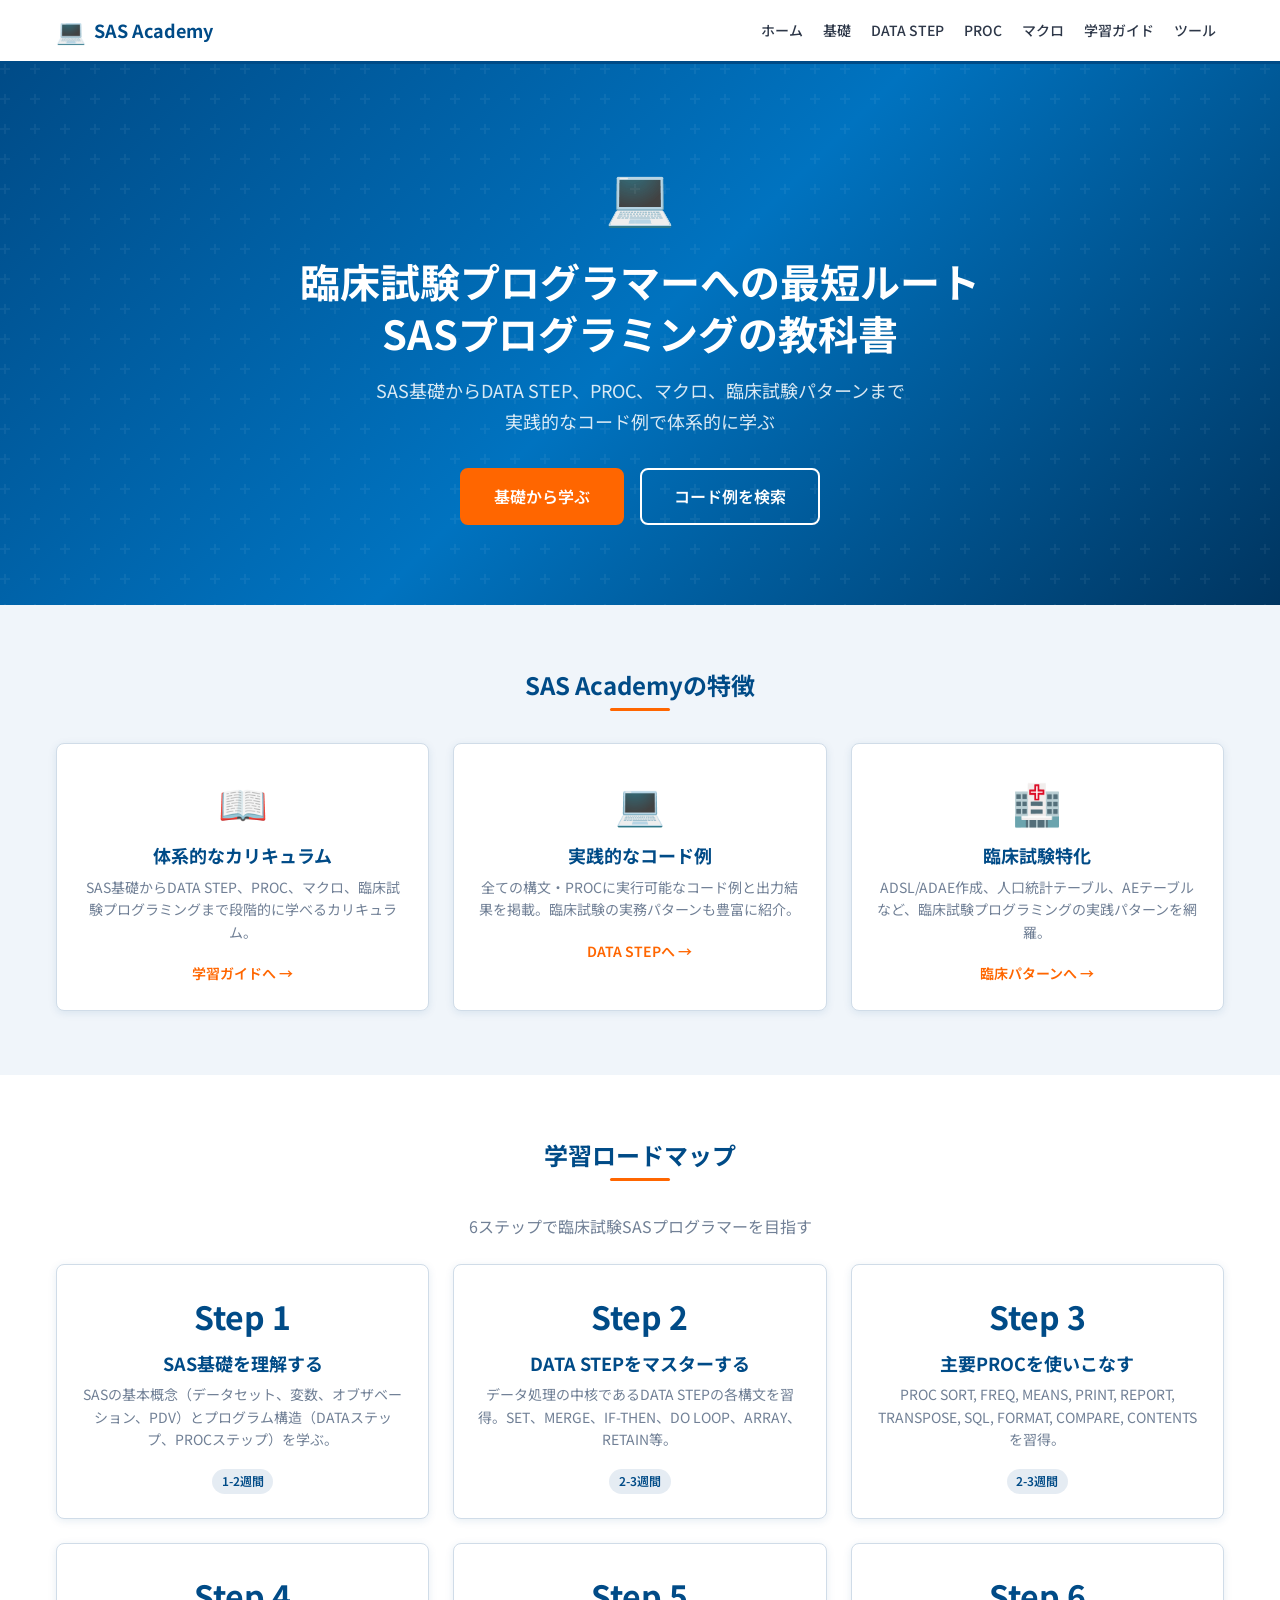
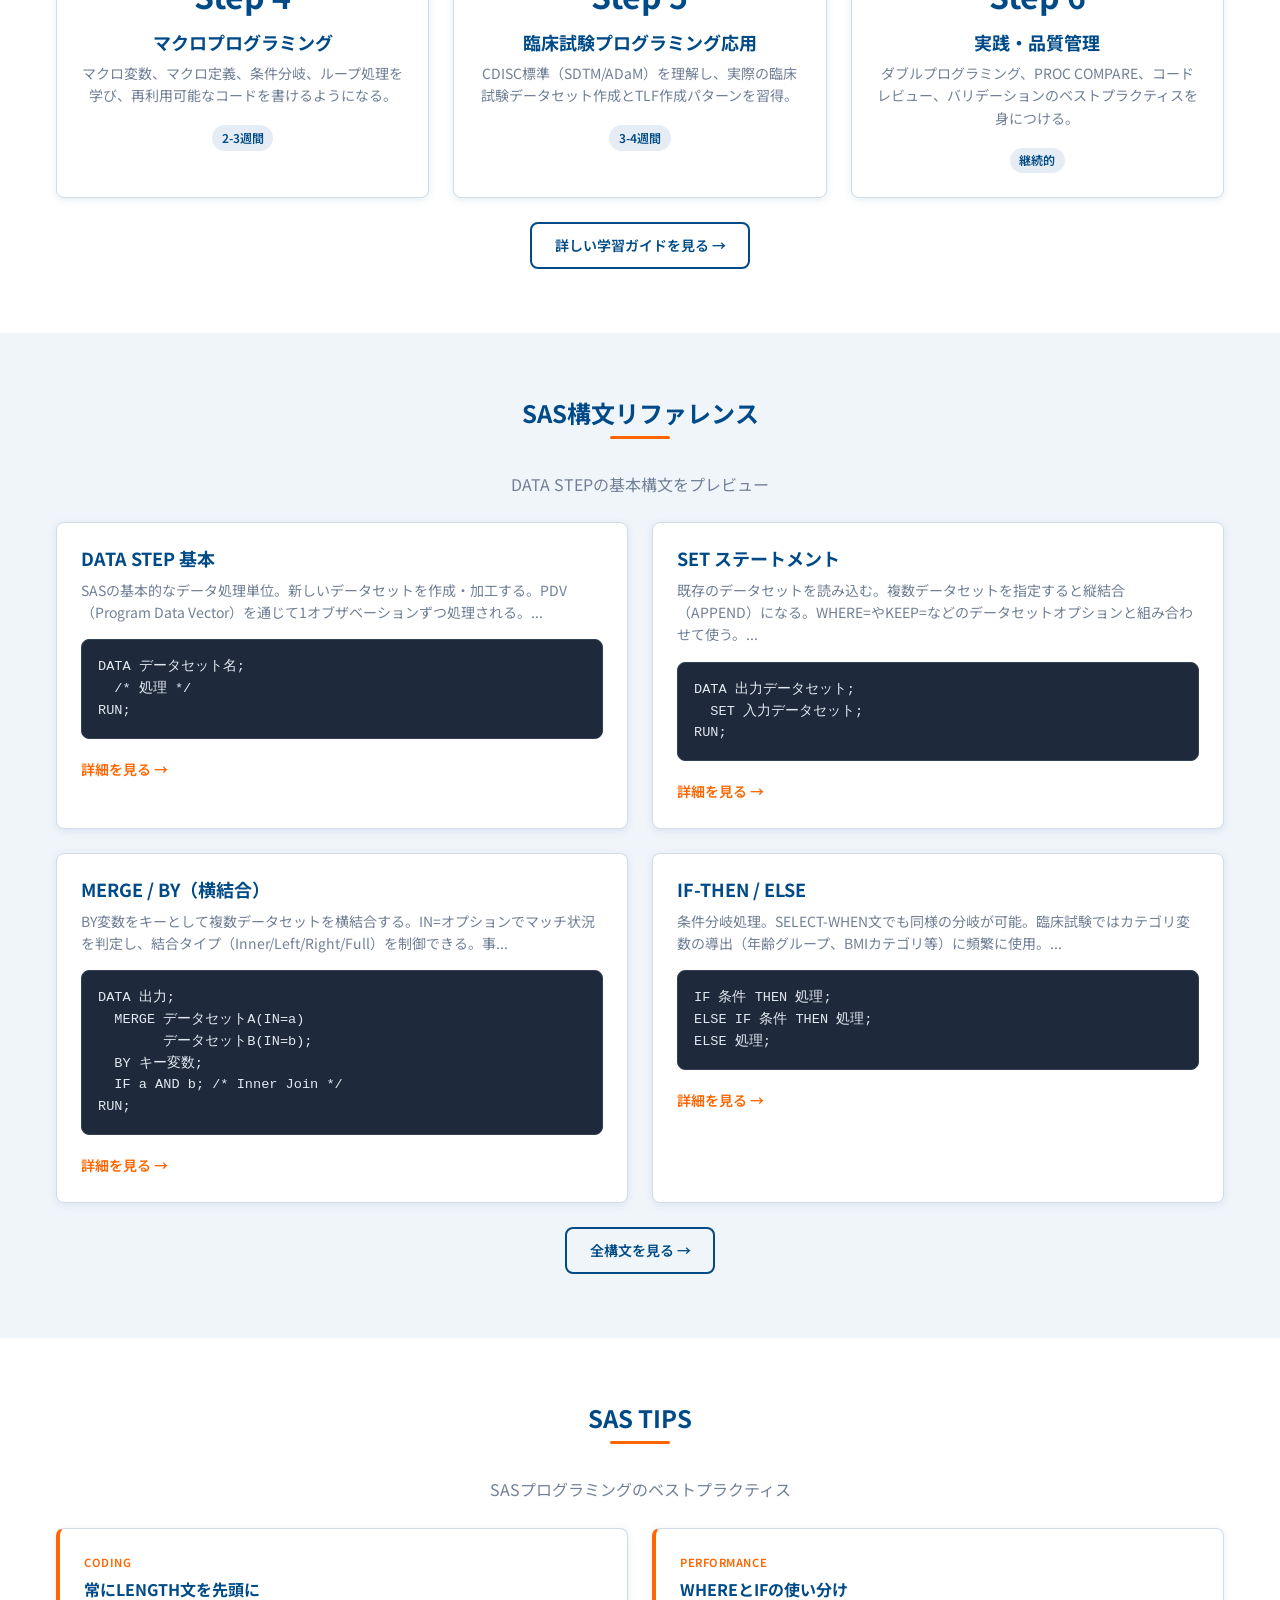
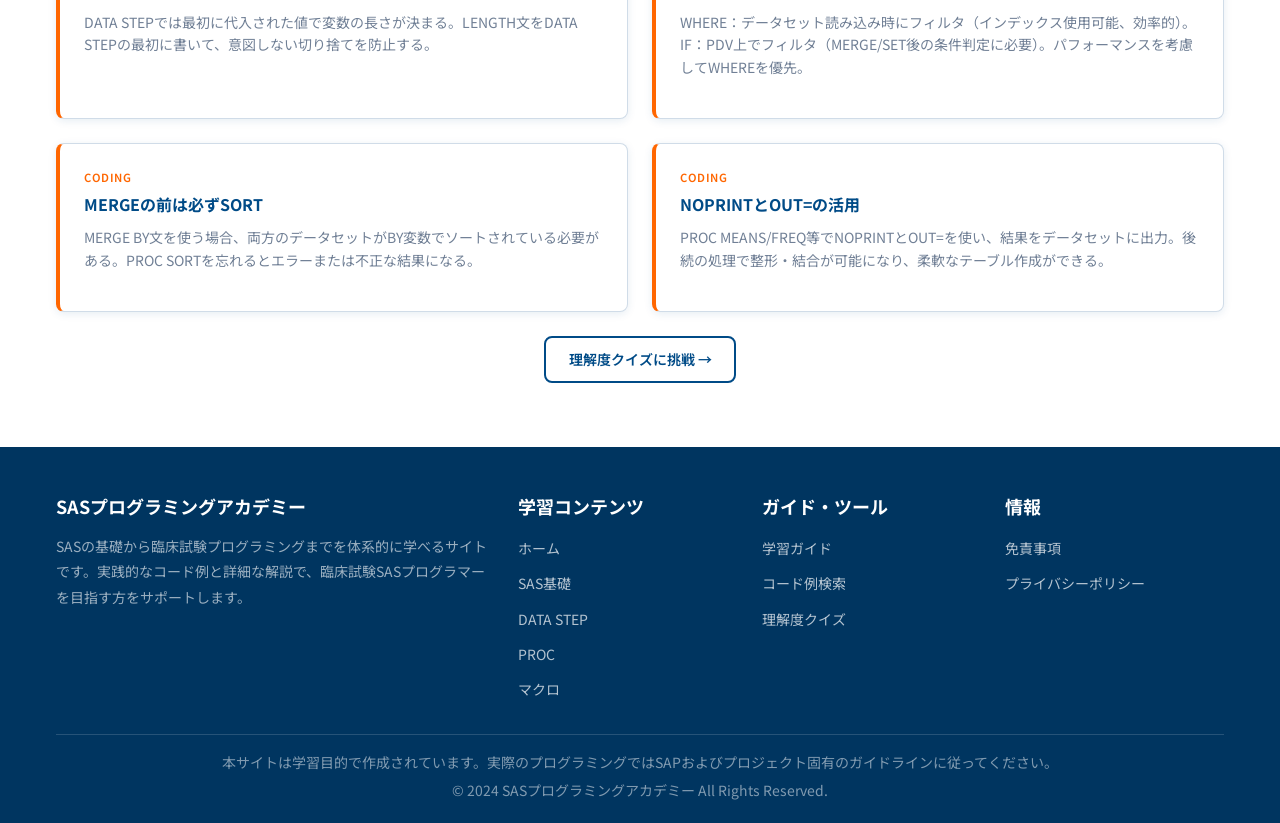
==== index.html @ 9e6a19ff "SASプログラミングアカデミー - 初期構築 SAS基礎から臨床試験プログラミングまでを体系的に学べる学習サイト。 DATA STEP構文12種、PROC 10種、マクロ8トピック、臨床パターン8種、" ====
<!DOCTYPE html>
<html lang="ja">
<head>
  <meta charset="UTF-8">
  <meta name="viewport" content="width=device-width, initial-scale=1.0">
  <meta name="description" content="SASプログラミングアカデミー - 臨床試験プログラマーへの最短ルート。SASの基礎からDATA STEP、PROC、マクロ、臨床試験プログラミングまで体系的に学ぶ。">
  <title>SASプログラミングアカデミー | 臨床試験プログラマーへの最短ルート</title>

  <!-- Google Fonts -->
  <link rel="preconnect" href="https://fonts.googleapis.com">
  <link rel="preconnect" href="https://fonts.gstatic.com" crossorigin>
  <link href="https://fonts.googleapis.com/css2?family=Noto+Sans+JP:wght@400;500;700&display=swap" rel="stylesheet">

  <!-- CSS -->
  <link rel="stylesheet" href="css/style.css">
</head>
<body>

  <!-- ========== ヘッダー ========== -->
  <header class="site-header">
    <div class="container header-inner">
      <a href="index.html" class="site-logo">
        <span class="logo-icon">&#x1F4BB;</span>
        <span>SAS Academy</span>
      </a>

      <!-- デスクトップナビ -->
      <nav class="nav-menu" aria-label="メインナビゲーション">
        <a href="index.html">ホーム</a>
        <a href="basics/index.html">基礎</a>
        <a href="datastep/index.html">DATA STEP</a>
        <a href="procs/index.html">PROC</a>
        <a href="macro/index.html">マクロ</a>
        <a href="guide/index.html">学習ガイド</a>
        <div class="nav-dropdown" id="nav-dropdown-tools">
          <span class="nav-dropdown-toggle nav-menu-link">ツール</span>
          <div class="nav-dropdown-menu">
            <a href="tools/search.html">コード例検索</a>
            <a href="tools/quiz.html">理解度クイズ</a>
          </div>
        </div>
      </nav>

      <!-- ハンバーガー -->
      <button class="hamburger" id="hamburger" aria-label="メニューを開く" aria-expanded="false">
        <span></span>
        <span></span>
        <span></span>
      </button>
    </div>

    <!-- モバイルメニュー -->
    <nav class="mobile-menu" id="mobile-menu" aria-label="モバイルナビゲーション">
      <a href="index.html">ホーム</a>
      <a href="basics/index.html">基礎</a>
      <a href="datastep/index.html">DATA STEP</a>
      <a href="procs/index.html">PROC</a>
      <a href="macro/index.html">マクロ</a>
      <a href="guide/index.html">学習ガイド</a>
      <span class="mobile-submenu-label">ツール</span>
      <div class="mobile-submenu">
        <a href="tools/search.html">コード例検索</a>
        <a href="tools/quiz.html">理解度クイズ</a>
      </div>
    </nav>
  </header>

  <!-- ========== メインコンテンツ ========== -->
  <main>

    <!-- ===== ヒーローセクション ===== -->
    <section class="hero">
      <div class="container">
        <span class="hero-icon" aria-hidden="true">&#x1F4BB;</span>
        <h1>臨床試験プログラマーへの最短ルート<br>SASプログラミングの教科書</h1>
        <p class="hero-subtitle">SAS基礎からDATA STEP、PROC、マクロ、臨床試験パターンまで<br>実践的なコード例で体系的に学ぶ</p>
        <div class="hero-buttons">
          <a href="basics/index.html" class="btn btn-primary btn-lg">基礎から学ぶ</a>
          <a href="tools/search.html" class="btn btn-secondary btn-lg">コード例を検索</a>
        </div>
      </div>
    </section>

    <!-- ===== 特徴カード（3カラム） ===== -->
    <section class="section fade-in">
      <div class="container">
        <h2 class="section-title">SAS Academyの特徴</h2>
        <div class="grid grid-3">

          <div class="card text-center">
            <div class="card-icon">&#x1F4D6;</div>
            <h3 class="card-title">体系的なカリキュラム</h3>
            <p class="card-text">SAS基礎からDATA STEP、PROC、マクロ、臨床試験プログラミングまで段階的に学べるカリキュラム。</p>
            <a href="guide/index.html" class="card-link">学習ガイドへ &rarr;</a>
          </div>

          <div class="card text-center">
            <div class="card-icon">&#x1F4BB;</div>
            <h3 class="card-title">実践的なコード例</h3>
            <p class="card-text">全ての構文・PROCに実行可能なコード例と出力結果を掲載。臨床試験の実務パターンも豊富に紹介。</p>
            <a href="datastep/index.html" class="card-link">DATA STEPへ &rarr;</a>
          </div>

          <div class="card text-center">
            <div class="card-icon">&#x1F3E5;</div>
            <h3 class="card-title">臨床試験特化</h3>
            <p class="card-text">ADSL/ADAE作成、人口統計テーブル、AEテーブルなど、臨床試験プログラミングの実践パターンを網羅。</p>
            <a href="guide/index.html#clinical" class="card-link">臨床パターンへ &rarr;</a>
          </div>

        </div>
      </div>
    </section>

    <!-- ===== 学習ロードマップ プレビュー ===== -->
    <section class="section fade-in" id="roadmap" style="background-color: var(--color-white);">
      <div class="container">
        <h2 class="section-title">学習ロードマップ</h2>
        <p class="text-center text-light mb-4">6ステップで臨床試験SASプログラマーを目指す</p>

        <div class="grid grid-3" id="roadmap-preview">
          <!-- JS で動的生成 -->
        </div>

        <div class="text-center mt-4">
          <a href="guide/index.html" class="btn btn-outline">詳しい学習ガイドを見る &rarr;</a>
        </div>
      </div>
    </section>

    <!-- ===== 構文プレビュー ===== -->
    <section class="section fade-in" id="syntax-preview">
      <div class="container">
        <h2 class="section-title">SAS構文リファレンス</h2>
        <p class="text-center text-light mb-4">DATA STEPの基本構文をプレビュー</p>

        <div class="grid grid-2" id="syntax-cards">
          <!-- JS で動的生成 -->
        </div>

        <div class="text-center mt-4">
          <a href="datastep/index.html" class="btn btn-outline">全構文を見る &rarr;</a>
        </div>
      </div>
    </section>

    <!-- ===== TIPS プレビュー ===== -->
    <section class="section fade-in" id="tips" style="background-color: var(--color-white);">
      <div class="container">
        <h2 class="section-title">SAS TIPS</h2>
        <p class="text-center text-light mb-4">SASプログラミングのベストプラクティス</p>

        <div class="grid grid-2" id="tips-cards">
          <!-- JS で動的生成 -->
        </div>

        <div class="text-center mt-4">
          <a href="tools/quiz.html" class="btn btn-outline">理解度クイズに挑戦 &rarr;</a>
        </div>
      </div>
    </section>

  </main>

  <!-- ========== フッター ========== -->
  <footer class="site-footer">
    <div class="container">
      <div class="footer-grid">

        <div class="footer-section">
          <h4>SASプログラミングアカデミー</h4>
          <p class="text-sm" style="color: rgba(255,255,255,0.6); line-height: 1.8;">
            SASの基礎から臨床試験プログラミングまでを体系的に学べるサイトです。実践的なコード例と詳細な解説で、臨床試験SASプログラマーを目指す方をサポートします。
          </p>
        </div>

        <div class="footer-section">
          <h4>学習コンテンツ</h4>
          <ul>
            <li><a href="index.html">ホーム</a></li>
            <li><a href="basics/index.html">SAS基礎</a></li>
            <li><a href="datastep/index.html">DATA STEP</a></li>
            <li><a href="procs/index.html">PROC</a></li>
            <li><a href="macro/index.html">マクロ</a></li>
          </ul>
        </div>

        <div class="footer-section">
          <h4>ガイド・ツール</h4>
          <ul>
            <li><a href="guide/index.html">学習ガイド</a></li>
            <li><a href="tools/search.html">コード例検索</a></li>
            <li><a href="tools/quiz.html">理解度クイズ</a></li>
          </ul>
        </div>

        <div class="footer-section">
          <h4>情報</h4>
          <ul>
            <li><a href="#">免責事項</a></li>
            <li><a href="#">プライバシーポリシー</a></li>
          </ul>
        </div>

      </div>

      <div class="footer-bottom">
        <p>本サイトは学習目的で作成されています。実際のプログラミングではSAPおよびプロジェクト固有のガイドラインに従ってください。</p>
        <p>&copy; 2024 SASプログラミングアカデミー All Rights Reserved.</p>
      </div>
    </div>
  </footer>

  <!-- JS -->
  <script src="js/data.js"></script>
  <script src="js/main.js"></script>
</body>
</html>
---- css/style.css ----
/* ============================================
   SASプログラミングアカデミー - 共通CSS
   ============================================ */

/* --- CSS変数定義 --- */
:root {
  /* カラーパレット */
  --color-primary: #004b87;
  --color-primary-light: #0073c0;
  --color-primary-dark: #003560;
  --color-accent: #ff6600;
  --color-accent-light: #ff8533;
  --color-accent-dark: #cc5200;
  --color-success: #38a169;
  --color-warning: #e53e3e;
  --color-bg: #f0f5fa;
  --color-text: #2d3748;
  --color-text-light: #718096;
  --color-white: #ffffff;
  --color-border: #d0dce8;

  /* カテゴリカラー */
  --cat-datastep: #004b87;
  --cat-proc: #0073c0;
  --cat-macro: #6b46c1;
  --cat-clinical: #e53e3e;
  --cat-data: #3182ce;
  --cat-statistics: #38a169;
  --cat-report: #d69e2e;

  /* タイポグラフィ */
  --font-family: "Noto Sans JP", sans-serif;
  --font-mono: "SFMono-Regular", "Consolas", "Liberation Mono", "Menlo", monospace;
  --font-size-base: 16px;
  --font-size-sm: 0.875rem;
  --font-size-lg: 1.125rem;
  --font-size-xl: 1.25rem;
  --font-size-2xl: 1.5rem;
  --font-size-3xl: 2rem;
  --font-size-4xl: 2.5rem;
  --line-height-base: 1.7;
  --line-height-heading: 1.3;

  /* スペーシング */
  --spacing-1: 0.25rem;
  --spacing-2: 0.5rem;
  --spacing-3: 1rem;
  --spacing-4: 1.5rem;
  --spacing-5: 2rem;
  --spacing-6: 3rem;
  --spacing-8: 4rem;

  /* レイアウト */
  --max-width: 1200px;
  --border-radius: 8px;
  --card-shadow: 0 2px 8px rgba(0, 75, 135, 0.1);
  --card-shadow-hover: 0 4px 16px rgba(0, 75, 135, 0.18);

  /* トランジション */
  --transition-base: 0.3s ease;

  /* ヘッダー高さ */
  --header-height: 64px;
}

/* --- リセットCSS --- */
*,
*::before,
*::after {
  box-sizing: border-box;
  margin: 0;
  padding: 0;
}

html {
  font-size: var(--font-size-base);
  scroll-behavior: smooth;
  -webkit-text-size-adjust: 100%;
}

body {
  font-family: var(--font-family);
  font-size: 1rem;
  line-height: var(--line-height-base);
  color: var(--color-text);
  background-color: var(--color-bg);
  min-height: 100vh;
  display: flex;
  flex-direction: column;
  -webkit-font-smoothing: antialiased;
  -moz-osx-font-smoothing: grayscale;
}

ul,
ol {
  list-style: none;
}

a {
  color: var(--color-primary);
  text-decoration: none;
  transition: color var(--transition-base);
}

a:hover {
  color: var(--color-accent);
}

img {
  max-width: 100%;
  height: auto;
  display: block;
}

button {
  font-family: inherit;
  cursor: pointer;
  border: none;
  background: none;
}

table {
  border-collapse: collapse;
  width: 100%;
}

/* --- タイポグラフィ --- */
h1,
h2,
h3,
h4 {
  line-height: var(--line-height-heading);
  font-weight: 700;
  color: var(--color-primary);
}

h1 {
  font-size: var(--font-size-3xl);
  margin-bottom: var(--spacing-4);
}

h2 {
  font-size: var(--font-size-2xl);
  margin-bottom: var(--spacing-3);
}

h3 {
  font-size: var(--font-size-xl);
  margin-bottom: var(--spacing-2);
}

h4 {
  font-size: var(--font-size-lg);
  margin-bottom: var(--spacing-2);
}

p {
  margin-bottom: var(--spacing-3);
  color: var(--color-text);
}

/* --- レイアウト --- */
.container {
  width: 100%;
  max-width: var(--max-width);
  margin: 0 auto;
  padding: 0 var(--spacing-3);
}

.grid {
  display: grid;
  gap: var(--spacing-4);
}

.grid-2 {
  grid-template-columns: 1fr;
}

.grid-3 {
  grid-template-columns: 1fr;
}

.grid-4 {
  grid-template-columns: 1fr;
}

.flex {
  display: flex;
}

.flex-center {
  display: flex;
  align-items: center;
  justify-content: center;
}

.flex-between {
  display: flex;
  align-items: center;
  justify-content: space-between;
}

.flex-wrap {
  flex-wrap: wrap;
}

.text-center {
  text-align: center;
}

.text-sm {
  font-size: var(--font-size-sm);
}

.text-light {
  color: var(--color-text-light);
}

.mb-2 { margin-bottom: var(--spacing-2); }
.mb-3 { margin-bottom: var(--spacing-3); }
.mb-4 { margin-bottom: var(--spacing-4); }
.mt-3 { margin-top: var(--spacing-3); }
.mt-4 { margin-top: var(--spacing-4); }

main {
  flex: 1;
}

/* --- ヘッダー --- */
.site-header {
  background: var(--color-white);
  border-bottom: 3px solid var(--color-primary);
  position: sticky;
  top: 0;
  z-index: 1000;
  height: var(--header-height);
  display: flex;
  flex-direction: column;
  justify-content: center;
}

.header-inner {
  display: flex;
  align-items: center;
  justify-content: space-between;
  height: var(--header-height);
}

.site-logo {
  display: flex;
  align-items: center;
  gap: var(--spacing-2);
  font-weight: 700;
  font-size: var(--font-size-lg);
  color: var(--color-primary);
  text-decoration: none;
  white-space: nowrap;
}

.site-logo:hover {
  color: var(--color-primary-light);
}

.logo-icon {
  font-size: 1.5rem;
}

/* --- デスクトップナビ --- */
.nav-menu {
  display: none;
  align-items: center;
  gap: var(--spacing-1);
}

.nav-menu a,
.nav-menu-link {
  display: inline-block;
  padding: var(--spacing-2) var(--spacing-2);
  color: var(--color-text);
  font-size: var(--font-size-sm);
  font-weight: 500;
  border-radius: var(--border-radius);
  transition: all var(--transition-base);
  cursor: pointer;
  white-space: nowrap;
}

.nav-menu a:hover,
.nav-menu-link:hover {
  color: var(--color-primary);
  background-color: var(--color-bg);
}

/* --- ドロップダウン --- */
.nav-dropdown {
  position: relative;
}

.nav-dropdown-menu {
  display: none;
  position: absolute;
  top: 100%;
  left: 0;
  background: var(--color-white);
  border: 1px solid var(--color-border);
  border-radius: var(--border-radius);
  box-shadow: var(--card-shadow);
  min-width: 160px;
  z-index: 1001;
  padding: var(--spacing-1) 0;
}

.nav-dropdown.active .nav-dropdown-menu {
  display: block;
}

.nav-dropdown-menu a {
  display: block;
  padding: var(--spacing-2) var(--spacing-3);
  color: var(--color-text);
  font-size: var(--font-size-sm);
}

.nav-dropdown-menu a:hover {
  background-color: var(--color-bg);
  color: var(--color-primary);
}

/* --- ハンバーガー --- */
.hamburger {
  display: flex;
  flex-direction: column;
  justify-content: center;
  gap: 5px;
  width: 36px;
  height: 36px;
  padding: 6px;
}

.hamburger span {
  display: block;
  width: 100%;
  height: 2px;
  background: var(--color-primary);
  border-radius: 2px;
  transition: all var(--transition-base);
}

.hamburger.active span:nth-child(1) {
  transform: rotate(45deg) translate(5px, 5px);
}

.hamburger.active span:nth-child(2) {
  opacity: 0;
}

.hamburger.active span:nth-child(3) {
  transform: rotate(-45deg) translate(5px, -5px);
}

/* --- モバイルメニュー --- */
.mobile-menu {
  display: none;
  flex-direction: column;
  background: var(--color-white);
  border-top: 1px solid var(--color-border);
  padding: var(--spacing-3);
  position: absolute;
  top: var(--header-height);
  left: 0;
  right: 0;
  box-shadow: var(--card-shadow);
  z-index: 999;
}

.mobile-menu.active {
  display: flex;
}

.mobile-menu a {
  display: block;
  padding: var(--spacing-2) var(--spacing-3);
  color: var(--color-text);
  font-weight: 500;
  border-radius: var(--border-radius);
}

.mobile-menu a:hover {
  background-color: var(--color-bg);
  color: var(--color-primary);
}

.mobile-submenu-label {
  display: block;
  padding: var(--spacing-2) var(--spacing-3);
  color: var(--color-text-light);
  font-size: var(--font-size-sm);
  font-weight: 700;
  text-transform: uppercase;
  letter-spacing: 0.05em;
}

.mobile-submenu a {
  padding-left: var(--spacing-5);
}

/* --- セクション --- */
.section {
  padding: var(--spacing-8) 0;
}

.section-title {
  text-align: center;
  font-size: var(--font-size-2xl);
  color: var(--color-primary);
  margin-bottom: var(--spacing-5);
  position: relative;
}

.section-title::after {
  content: "";
  display: block;
  width: 60px;
  height: 3px;
  background: var(--color-accent);
  margin: var(--spacing-2) auto 0;
  border-radius: 2px;
}

/* --- ヒーロー --- */
.hero {
  background: linear-gradient(135deg, var(--color-primary) 0%, var(--color-primary-light) 50%, var(--color-primary-dark) 100%);
  color: var(--color-white);
  text-align: center;
  padding: var(--spacing-8) 0;
  position: relative;
  overflow: hidden;
}

.hero::before {
  content: "";
  position: absolute;
  top: 0;
  left: 0;
  right: 0;
  bottom: 0;
  background: url("data:image/svg+xml,%3Csvg width='60' height='60' viewBox='0 0 60 60' xmlns='http://www.w3.org/2000/svg'%3E%3Cg fill='none' fill-rule='evenodd'%3E%3Cg fill='%23ffffff' fill-opacity='0.05'%3E%3Cpath d='M36 34v-4h-2v4h-4v2h4v4h2v-4h4v-2h-4zm0-30V0h-2v4h-4v2h4v4h2V6h4V4h-4zM6 34v-4H4v4H0v2h4v4h2v-4h4v-2H6zM6 4V0H4v4H0v2h4v4h2V6h4V4H6z'/%3E%3C/g%3E%3C/g%3E%3C/svg%3E");
  pointer-events: none;
}

.hero h1 {
  color: var(--color-white);
  font-size: var(--font-size-3xl);
  margin-bottom: var(--spacing-3);
  position: relative;
}

.hero-icon {
  font-size: 3.5rem;
  display: block;
  margin-bottom: var(--spacing-3);
}

.hero-subtitle {
  color: rgba(255, 255, 255, 0.85);
  font-size: var(--font-size-lg);
  margin-bottom: var(--spacing-5);
  position: relative;
}

.hero-buttons {
  display: flex;
  flex-wrap: wrap;
  gap: var(--spacing-3);
  justify-content: center;
  position: relative;
}

/* --- ボタン --- */
.btn {
  display: inline-block;
  padding: 0.6rem 1.4rem;
  border-radius: var(--border-radius);
  font-weight: 600;
  font-size: var(--font-size-sm);
  text-align: center;
  transition: all var(--transition-base);
  cursor: pointer;
  border: 2px solid transparent;
  text-decoration: none;
}

.btn-primary {
  background: var(--color-accent);
  color: var(--color-white);
  border-color: var(--color-accent);
}

.btn-primary:hover {
  background: var(--color-accent-dark);
  border-color: var(--color-accent-dark);
  color: var(--color-white);
}

.btn-secondary {
  background: transparent;
  color: var(--color-white);
  border-color: var(--color-white);
}

.btn-secondary:hover {
  background: var(--color-white);
  color: var(--color-primary);
}

.btn-outline {
  background: transparent;
  color: var(--color-primary);
  border-color: var(--color-primary);
}

.btn-outline:hover {
  background: var(--color-primary);
  color: var(--color-white);
}

.btn-lg {
  padding: 0.8rem 2rem;
  font-size: 1rem;
}

.btn-sm {
  padding: 0.4rem 1rem;
  font-size: var(--font-size-sm);
}

/* --- カード --- */
.card {
  background: var(--color-white);
  border-radius: var(--border-radius);
  padding: var(--spacing-4);
  box-shadow: var(--card-shadow);
  transition: all var(--transition-base);
  border: 1px solid var(--color-border);
}

.card:hover {
  box-shadow: var(--card-shadow-hover);
  transform: translateY(-2px);
}

.card-icon {
  font-size: 2.5rem;
  margin-bottom: var(--spacing-2);
}

.card-title {
  font-size: var(--font-size-lg);
  font-weight: 700;
  color: var(--color-primary);
  margin-bottom: var(--spacing-2);
}

.card-text {
  font-size: var(--font-size-sm);
  color: var(--color-text-light);
  margin-bottom: var(--spacing-3);
  line-height: 1.6;
}

.card-link {
  display: inline-block;
  color: var(--color-accent);
  font-weight: 600;
  font-size: var(--font-size-sm);
}

.card-link:hover {
  color: var(--color-accent-dark);
}

/* --- バッジ --- */
.badge {
  display: inline-block;
  padding: 0.15rem 0.6rem;
  border-radius: 20px;
  font-size: 0.75rem;
  font-weight: 600;
  white-space: nowrap;
}

.badge-datastep {
  background: rgba(0, 75, 135, 0.1);
  color: var(--cat-datastep);
}

.badge-proc {
  background: rgba(0, 115, 192, 0.1);
  color: var(--cat-proc);
}

.badge-macro {
  background: rgba(107, 70, 193, 0.1);
  color: var(--cat-macro);
}

.badge-clinical {
  background: rgba(229, 62, 62, 0.1);
  color: var(--cat-clinical);
}

.badge-data {
  background: rgba(49, 130, 206, 0.1);
  color: var(--cat-data);
}

.badge-statistics {
  background: rgba(56, 161, 105, 0.1);
  color: var(--cat-statistics);
}

.badge-report {
  background: rgba(214, 158, 46, 0.1);
  color: var(--cat-report);
}

/* --- テーブル --- */
.data-table {
  width: 100%;
  border-collapse: collapse;
  font-size: var(--font-size-sm);
}

.data-table thead {
  background: var(--color-primary);
  color: var(--color-white);
}

.data-table thead th {
  padding: var(--spacing-2) var(--spacing-3);
  text-align: left;
  font-weight: 600;
  white-space: nowrap;
}

.data-table tbody td {
  padding: var(--spacing-2) var(--spacing-3);
  border-bottom: 1px solid var(--color-border);
}

.data-table tbody tr:hover {
  background-color: rgba(0, 75, 135, 0.04);
}

.table-wrapper {
  overflow-x: auto;
  border-radius: var(--border-radius);
  border: 1px solid var(--color-border);
}

/* --- SASコードブロック（シンタックスハイライト） --- */
.code-block {
  background: #1e293b;
  color: #e2e8f0;
  border-radius: var(--border-radius);
  padding: var(--spacing-3);
  overflow-x: auto;
  font-family: var(--font-mono);
  font-size: 0.85rem;
  line-height: 1.6;
  margin-bottom: var(--spacing-3);
  position: relative;
  border: 1px solid #334155;
}

.code-block-header {
  display: flex;
  align-items: center;
  justify-content: space-between;
  background: #334155;
  padding: var(--spacing-1) var(--spacing-3);
  border-radius: var(--border-radius) var(--border-radius) 0 0;
  margin: calc(-1 * var(--spacing-3));
  margin-bottom: var(--spacing-2);
  font-size: 0.75rem;
  color: #94a3b8;
}

.code-block-header .lang-label {
  font-weight: 600;
  color: var(--color-accent);
  text-transform: uppercase;
}

.code-block pre {
  margin: 0;
  white-space: pre;
  font-family: inherit;
}

/* シンタックスハイライト色定義 */
.sas-keyword {
  color: #60a5fa;
  font-weight: 600;
}

.sas-proc {
  color: #c084fc;
  font-weight: 600;
}

.sas-string {
  color: #86efac;
}

.sas-comment {
  color: #6b7280;
  font-style: italic;
}

.sas-number {
  color: #fbbf24;
}

.sas-macro {
  color: #f472b6;
  font-weight: 600;
}

.sas-function {
  color: #22d3ee;
}

.sas-option {
  color: #fb923c;
}

.sas-format {
  color: #a78bfa;
}

/* --- 出力ブロック --- */
.output-block {
  background: var(--color-white);
  border: 2px solid var(--color-border);
  border-left: 4px solid var(--color-accent);
  border-radius: var(--border-radius);
  padding: var(--spacing-3);
  font-family: var(--font-mono);
  font-size: 0.82rem;
  line-height: 1.5;
  overflow-x: auto;
  margin-bottom: var(--spacing-3);
  color: var(--color-text);
}

.output-block pre {
  margin: 0;
  white-space: pre;
  font-family: inherit;
}

.output-label {
  display: inline-block;
  background: var(--color-accent);
  color: var(--color-white);
  font-size: 0.7rem;
  font-weight: 700;
  padding: 0.1rem 0.5rem;
  border-radius: 3px;
  margin-bottom: var(--spacing-2);
  font-family: var(--font-family);
  text-transform: uppercase;
}

/* --- TIPS カード --- */
.tip-card {
  border-left: 4px solid var(--color-accent);
  background: var(--color-white);
}

.tip-card .tip-title {
  font-weight: 700;
  color: var(--color-primary);
  margin-bottom: var(--spacing-2);
}

.tip-card .tip-category {
  font-size: 0.7rem;
  font-weight: 600;
  text-transform: uppercase;
  color: var(--color-accent);
  letter-spacing: 0.05em;
  margin-bottom: var(--spacing-1);
}

/* --- 検索バー --- */
.search-bar {
  display: flex;
  gap: var(--spacing-2);
  margin-bottom: var(--spacing-4);
}

.search-input {
  flex: 1;
  padding: 0.7rem var(--spacing-3);
  border: 2px solid var(--color-border);
  border-radius: var(--border-radius);
  font-family: var(--font-family);
  font-size: 1rem;
  color: var(--color-text);
  background: var(--color-white);
  transition: border-color var(--transition-base);
}

.search-input:focus {
  outline: none;
  border-color: var(--color-primary);
  box-shadow: 0 0 0 3px rgba(0, 75, 135, 0.1);
}

.search-input::placeholder {
  color: var(--color-text-light);
}

/* --- フィルターボタン --- */
.filter-bar {
  display: flex;
  flex-wrap: wrap;
  gap: var(--spacing-2);
  margin-bottom: var(--spacing-4);
  justify-content: center;
}

.filter-btn {
  padding: 0.4rem 1rem;
  border: 2px solid var(--color-border);
  border-radius: 20px;
  font-size: var(--font-size-sm);
  font-weight: 500;
  color: var(--color-text);
  background: var(--color-white);
  cursor: pointer;
  transition: all var(--transition-base);
}

.filter-btn:hover {
  border-color: var(--color-primary);
  color: var(--color-primary);
}

.filter-btn.active {
  background: var(--color-primary);
  border-color: var(--color-primary);
  color: var(--color-white);
}

/* --- ロードマップ（ステッパー） --- */
.roadmap {
  position: relative;
  padding-left: 40px;
}

.roadmap::before {
  content: "";
  position: absolute;
  left: 18px;
  top: 0;
  bottom: 0;
  width: 3px;
  background: var(--color-border);
  border-radius: 2px;
}

.roadmap-step {
  position: relative;
  margin-bottom: var(--spacing-5);
  padding: var(--spacing-4);
  background: var(--color-white);
  border-radius: var(--border-radius);
  box-shadow: var(--card-shadow);
  border: 1px solid var(--color-border);
}

.roadmap-step:last-child {
  margin-bottom: 0;
}

.roadmap-number {
  position: absolute;
  left: -40px;
  top: var(--spacing-4);
  width: 36px;
  height: 36px;
  background: var(--color-primary);
  color: var(--color-white);
  border-radius: 50%;
  display: flex;
  align-items: center;
  justify-content: center;
  font-weight: 700;
  font-size: var(--font-size-sm);
  border: 3px solid var(--color-white);
  box-shadow: 0 0 0 2px var(--color-primary);
}

.roadmap-step h3 {
  color: var(--color-primary);
  margin-bottom: var(--spacing-2);
}

.roadmap-step .duration {
  display: inline-block;
  background: rgba(0, 75, 135, 0.08);
  color: var(--color-primary);
  padding: 0.15rem 0.6rem;
  border-radius: 12px;
  font-size: 0.75rem;
  font-weight: 600;
  margin-bottom: var(--spacing-2);
}

.roadmap-topics {
  display: flex;
  flex-wrap: wrap;
  gap: var(--spacing-1);
  margin-top: var(--spacing-2);
}

.roadmap-topics .topic-tag {
  display: inline-block;
  background: var(--color-bg);
  color: var(--color-text);
  padding: 0.15rem 0.5rem;
  border-radius: 4px;
  font-size: 0.75rem;
  border: 1px solid var(--color-border);
}

/* --- クイズ --- */
.quiz-container {
  max-width: 700px;
  margin: 0 auto;
}

.quiz-progress {
  display: flex;
  align-items: center;
  gap: var(--spacing-2);
  margin-bottom: var(--spacing-4);
}

.quiz-progress-bar {
  flex: 1;
  height: 8px;
  background: var(--color-border);
  border-radius: 4px;
  overflow: hidden;
}

.quiz-progress-fill {
  height: 100%;
  background: var(--color-primary);
  border-radius: 4px;
  transition: width 0.4s ease;
}

.quiz-progress-text {
  font-size: var(--font-size-sm);
  font-weight: 600;
  color: var(--color-text-light);
  white-space: nowrap;
}

.quiz-question {
  background: var(--color-white);
  border-radius: var(--border-radius);
  padding: var(--spacing-5);
  box-shadow: var(--card-shadow);
  border: 1px solid var(--color-border);
  margin-bottom: var(--spacing-4);
}

.quiz-question h3 {
  margin-bottom: var(--spacing-4);
  font-size: var(--font-size-lg);
  color: var(--color-text);
}

.quiz-options {
  display: flex;
  flex-direction: column;
  gap: var(--spacing-2);
}

.quiz-option {
  display: block;
  width: 100%;
  padding: var(--spacing-3);
  border: 2px solid var(--color-border);
  border-radius: var(--border-radius);
  background: var(--color-white);
  text-align: left;
  font-size: 1rem;
  color: var(--color-text);
  cursor: pointer;
  transition: all var(--transition-base);
  font-family: var(--font-family);
}

.quiz-option:hover {
  border-color: var(--color-primary);
  background: rgba(0, 75, 135, 0.03);
}

.quiz-option.correct {
  border-color: var(--color-success);
  background: rgba(56, 161, 105, 0.08);
  color: var(--color-success);
}

.quiz-option.incorrect {
  border-color: var(--color-warning);
  background: rgba(229, 62, 62, 0.08);
  color: var(--color-warning);
}

.quiz-option.disabled {
  pointer-events: none;
  opacity: 0.7;
}

.quiz-explanation {
  margin-top: var(--spacing-3);
  padding: var(--spacing-3);
  background: rgba(0, 75, 135, 0.05);
  border-radius: var(--border-radius);
  border-left: 4px solid var(--color-primary);
  font-size: var(--font-size-sm);
  display: none;
}

.quiz-explanation.show {
  display: block;
}

.quiz-nav {
  display: flex;
  justify-content: space-between;
  gap: var(--spacing-3);
}

.quiz-result {
  text-align: center;
  padding: var(--spacing-5);
}

.quiz-result .score {
  font-size: var(--font-size-4xl);
  font-weight: 700;
  color: var(--color-primary);
  margin-bottom: var(--spacing-2);
}

.quiz-result .level {
  font-size: var(--font-size-2xl);
  font-weight: 700;
  margin-bottom: var(--spacing-3);
}

.quiz-result .message {
  font-size: var(--font-size-lg);
  color: var(--color-text-light);
  margin-bottom: var(--spacing-4);
}

/* --- 詳細パネル --- */
.detail-panel {
  background: var(--color-white);
  border-radius: var(--border-radius);
  padding: var(--spacing-5);
  box-shadow: var(--card-shadow);
  border: 1px solid var(--color-border);
  margin-bottom: var(--spacing-4);
}

.detail-panel h2 {
  border-bottom: 2px solid var(--color-primary);
  padding-bottom: var(--spacing-2);
  margin-bottom: var(--spacing-4);
}

.detail-section {
  margin-bottom: var(--spacing-4);
}

.detail-section h4 {
  color: var(--color-primary-light);
  margin-bottom: var(--spacing-2);
  padding-bottom: var(--spacing-1);
  border-bottom: 1px solid var(--color-border);
}

.detail-section ul {
  list-style: disc;
  padding-left: var(--spacing-4);
}

.detail-section ul li {
  margin-bottom: var(--spacing-1);
  font-size: var(--font-size-sm);
  color: var(--color-text);
  line-height: 1.6;
}

/* --- 基礎ページ コンセプトカード --- */
.concept-card {
  background: var(--color-white);
  border-radius: var(--border-radius);
  padding: var(--spacing-4);
  box-shadow: var(--card-shadow);
  border: 1px solid var(--color-border);
  border-top: 4px solid var(--color-primary);
  margin-bottom: var(--spacing-4);
}

.concept-card h3 {
  color: var(--color-primary);
  margin-bottom: var(--spacing-3);
}

.concept-card p {
  font-size: var(--font-size-sm);
  line-height: 1.7;
}

/* --- パンくず --- */
.breadcrumb {
  display: flex;
  align-items: center;
  gap: var(--spacing-2);
  padding: var(--spacing-3) 0;
  font-size: var(--font-size-sm);
  color: var(--color-text-light);
}

.breadcrumb a {
  color: var(--color-primary);
}

.breadcrumb a:hover {
  color: var(--color-accent);
}

.breadcrumb .separator {
  color: var(--color-text-light);
}

/* --- マクロ スコープ図解 --- */
.scope-diagram {
  display: flex;
  flex-direction: column;
  gap: var(--spacing-3);
  margin-bottom: var(--spacing-4);
}

.scope-box {
  border: 2px dashed var(--color-border);
  border-radius: var(--border-radius);
  padding: var(--spacing-3);
}

.scope-box.global {
  border-color: var(--color-primary);
  background: rgba(0, 75, 135, 0.03);
}

.scope-box.local {
  border-color: var(--color-accent);
  background: rgba(255, 102, 0, 0.03);
  margin-left: var(--spacing-4);
}

.scope-label {
  display: inline-block;
  padding: 0.15rem 0.6rem;
  border-radius: 4px;
  font-size: 0.75rem;
  font-weight: 700;
  margin-bottom: var(--spacing-2);
}

.scope-label.global {
  background: var(--color-primary);
  color: var(--color-white);
}

.scope-label.local {
  background: var(--color-accent);
  color: var(--color-white);
}

/* --- フッター --- */
.site-footer {
  background: var(--color-primary-dark);
  color: var(--color-white);
  padding: var(--spacing-6) 0 var(--spacing-3);
  margin-top: auto;
}

.footer-grid {
  display: grid;
  grid-template-columns: 1fr;
  gap: var(--spacing-4);
  margin-bottom: var(--spacing-4);
}

.footer-section h4 {
  color: var(--color-white);
  font-size: var(--font-size-lg);
  margin-bottom: var(--spacing-3);
}

.footer-section ul li {
  margin-bottom: var(--spacing-2);
}

.footer-section ul li a {
  color: rgba(255, 255, 255, 0.7);
  font-size: var(--font-size-sm);
}

.footer-section ul li a:hover {
  color: var(--color-accent);
}

.footer-bottom {
  text-align: center;
  padding-top: var(--spacing-3);
  border-top: 1px solid rgba(255, 255, 255, 0.15);
}

.footer-bottom p {
  color: rgba(255, 255, 255, 0.5);
  font-size: var(--font-size-sm);
  margin-bottom: var(--spacing-1);
}

/* --- フェードインアニメーション --- */
.fade-in {
  opacity: 0;
  transform: translateY(20px);
  transition: opacity 0.6s ease, transform 0.6s ease;
}

.fade-in.visible {
  opacity: 1;
  transform: translateY(0);
}

/* --- 検索結果ハイライト --- */
.highlight {
  background: rgba(255, 102, 0, 0.15);
  padding: 0.1rem 0.2rem;
  border-radius: 3px;
}

/* --- 空の状態 --- */
.empty-state {
  text-align: center;
  padding: var(--spacing-8);
  color: var(--color-text-light);
}

.empty-state .empty-icon {
  font-size: 3rem;
  margin-bottom: var(--spacing-3);
  opacity: 0.5;
}

/* --- レスポンシブ --- */
@media (min-width: 640px) {
  .grid-2 {
    grid-template-columns: repeat(2, 1fr);
  }

  .hero h1 {
    font-size: var(--font-size-3xl);
  }

  .footer-grid {
    grid-template-columns: repeat(2, 1fr);
  }
}

@media (min-width: 768px) {
  .grid-3 {
    grid-template-columns: repeat(2, 1fr);
  }

  .grid-4 {
    grid-template-columns: repeat(2, 1fr);
  }
}

@media (min-width: 1024px) {
  .hamburger {
    display: none;
  }

  .nav-menu {
    display: flex;
  }

  .mobile-menu {
    display: none !important;
  }

  .grid-3 {
    grid-template-columns: repeat(3, 1fr);
  }

  .grid-4 {
    grid-template-columns: repeat(4, 1fr);
  }

  .hero {
    padding: 5rem 0;
  }

  .hero h1 {
    font-size: var(--font-size-4xl);
  }

  .footer-grid {
    grid-template-columns: 2fr 1fr 1fr 1fr;
  }

  .scope-diagram {
    flex-direction: row;
  }

  .scope-box.local {
    margin-left: 0;
  }
}

/* --- モバイルテーブル対応 --- */
@media (max-width: 639px) {
  .data-table thead {
    display: none;
  }

  .data-table tbody tr {
    display: block;
    margin-bottom: var(--spacing-3);
    border: 1px solid var(--color-border);
    border-radius: var(--border-radius);
    padding: var(--spacing-2);
  }

  .data-table tbody td {
    display: flex;
    justify-content: space-between;
    align-items: center;
    padding: var(--spacing-1) var(--spacing-2);
    border-bottom: 1px solid rgba(0, 0, 0, 0.05);
  }

  .data-table tbody td::before {
    content: attr(data-label);
    font-weight: 600;
    color: var(--color-primary);
    font-size: var(--font-size-sm);
    margin-right: var(--spacing-2);
  }

  .data-table tbody td:last-child {
    border-bottom: none;
  }
}

/* --- 印刷対応 --- */
@media print {
  .site-header,
  .site-footer,
  .hamburger,
  .mobile-menu,
  .hero-buttons,
  .filter-bar,
  .search-bar {
    display: none !important;
  }

  .hero {
    background: none;
    color: var(--color-text);
    padding: var(--spacing-3) 0;
  }

  .hero h1 {
    color: var(--color-text);
  }

  .card {
    box-shadow: none;
    border: 1px solid #ccc;
    break-inside: avoid;
  }

  .code-block {
    background: #f5f5f5;
    color: #333;
    border: 1px solid #ccc;
  }
}
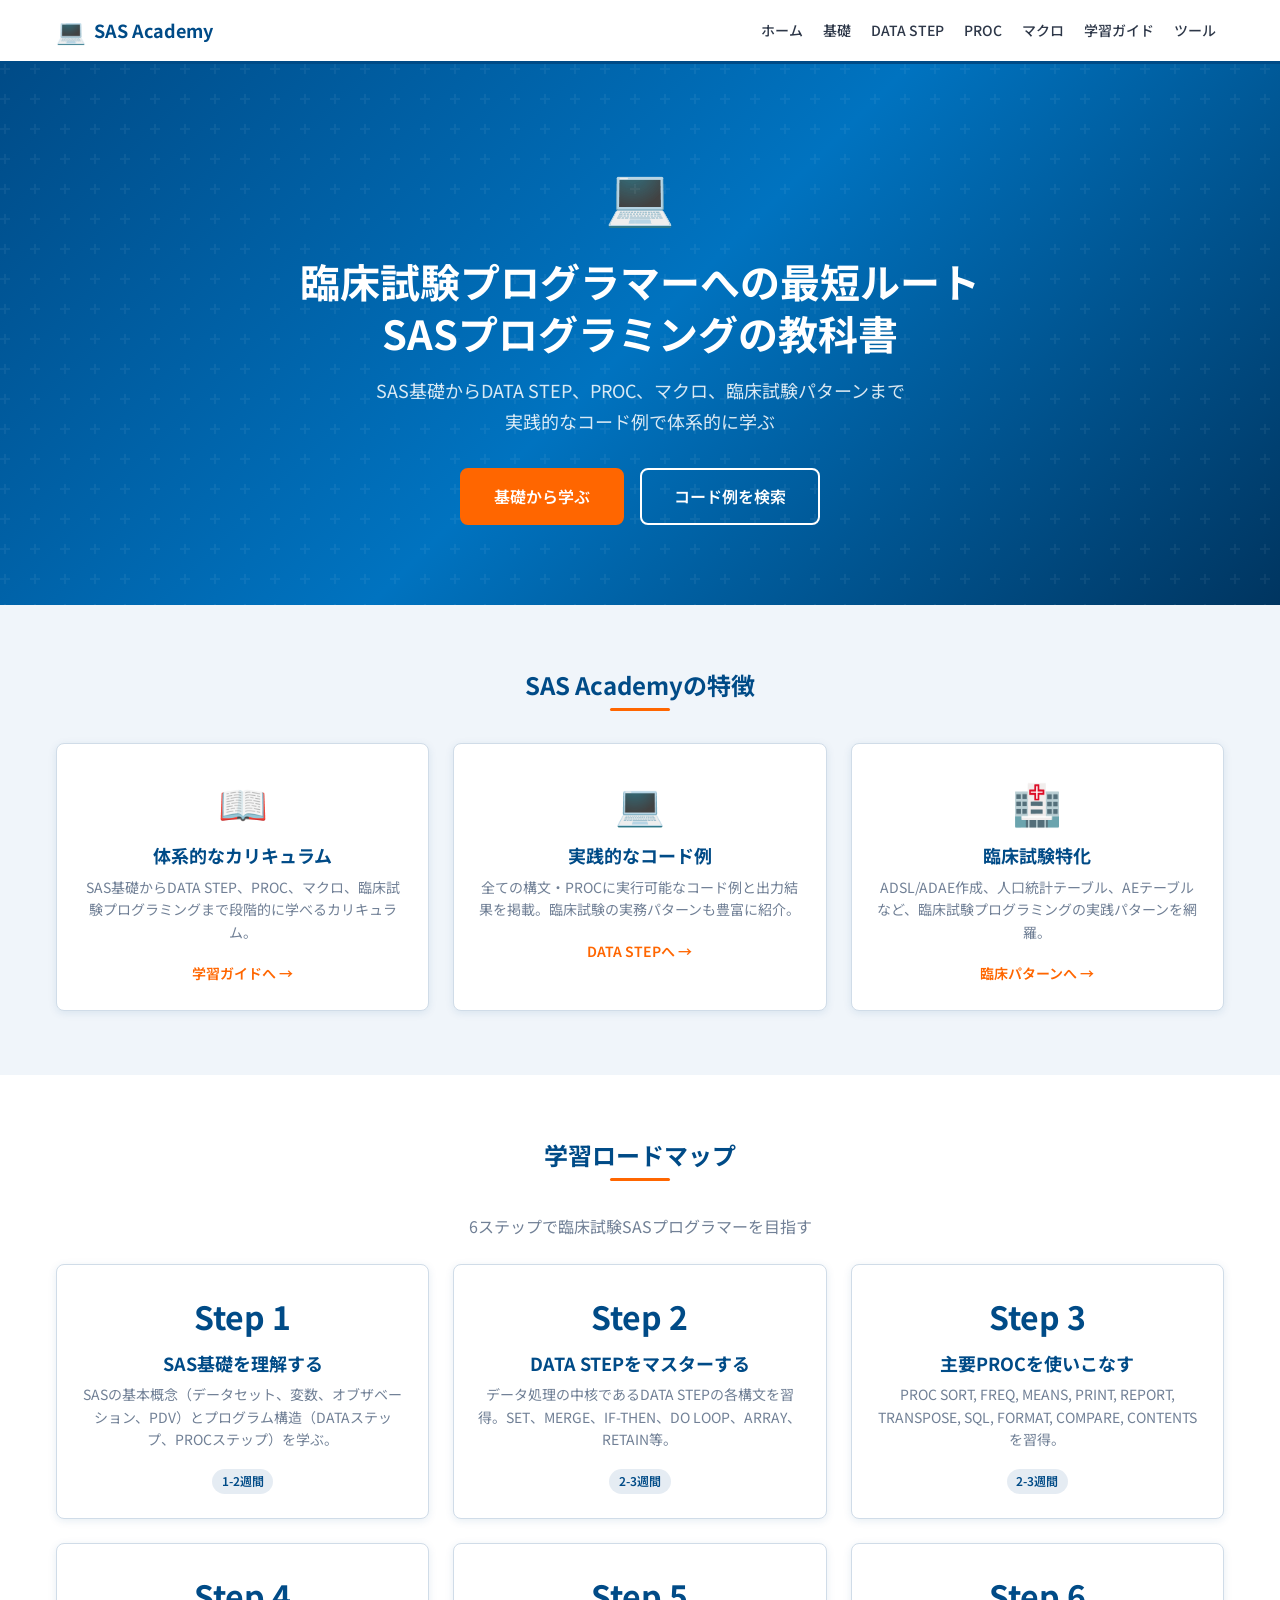
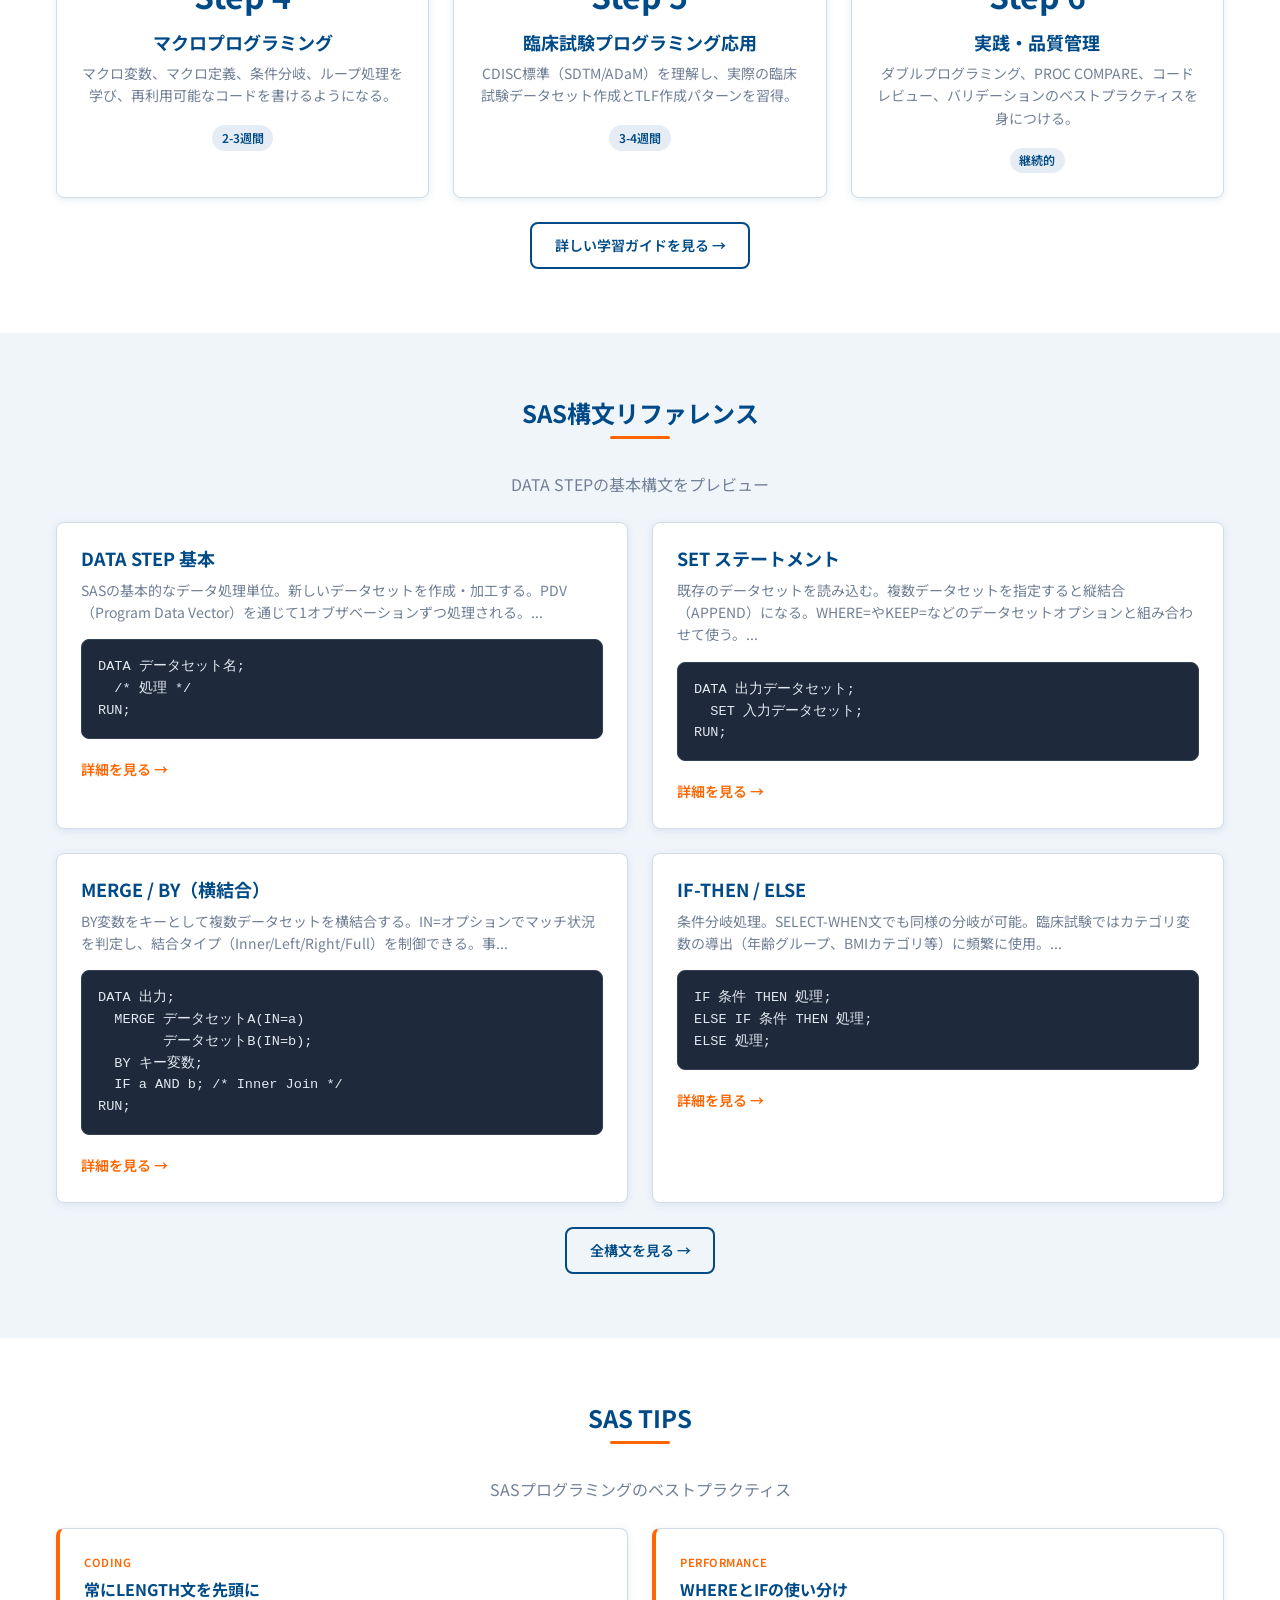
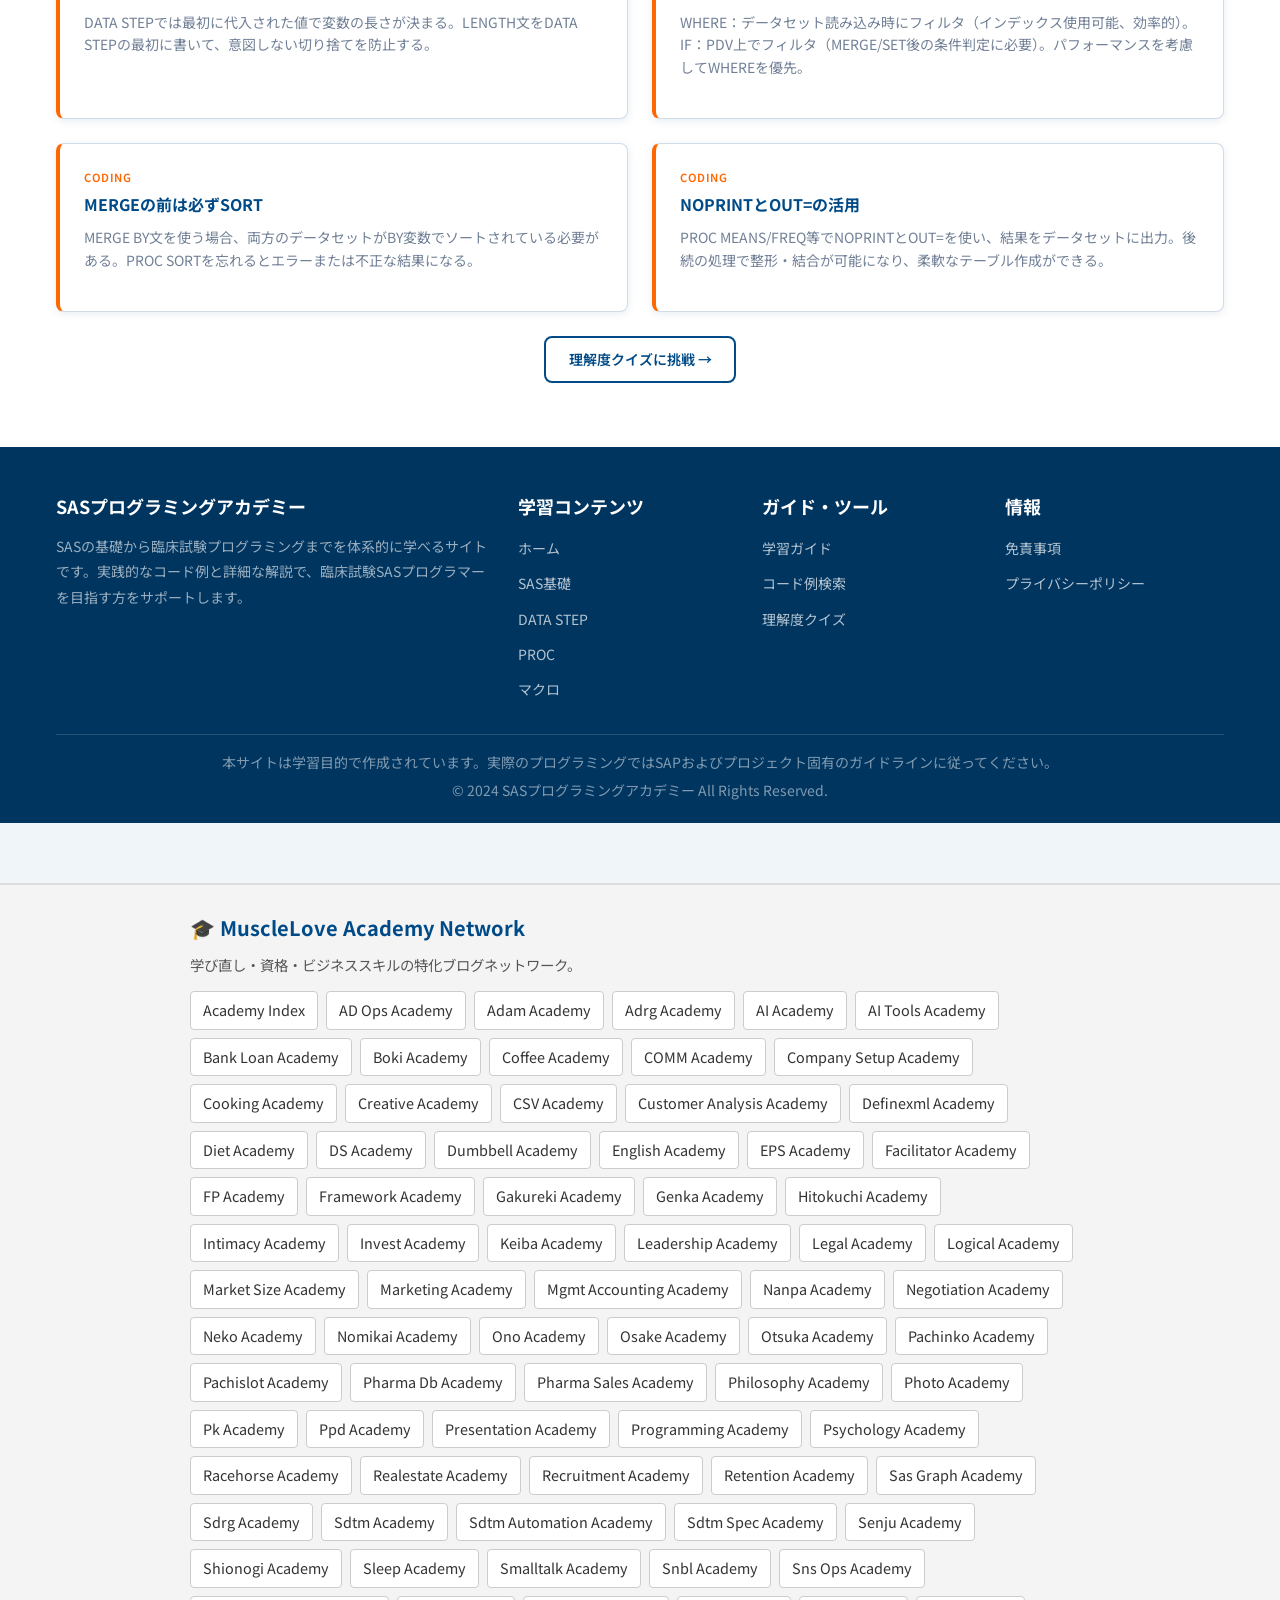
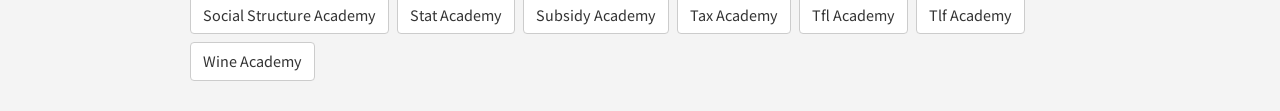
==== commit 85af10e8: "Add MuscleLove Academy cross-link footer for SEO interlinking" ====
--- a/index.html
+++ b/index.html
@@ -1,218 +1,310 @@
-<!DOCTYPE html>
-<html lang="ja">
-<head>
-  <meta charset="UTF-8">
-  <meta name="viewport" content="width=device-width, initial-scale=1.0">
-  <meta name="description" content="SASプログラミングアカデミー - 臨床試験プログラマーへの最短ルート。SASの基礎からDATA STEP、PROC、マクロ、臨床試験プログラミングまで体系的に学ぶ。">
-  <title>SASプログラミングアカデミー | 臨床試験プログラマーへの最短ルート</title>
-
-  <!-- Google Fonts -->
-  <link rel="preconnect" href="https://fonts.googleapis.com">
-  <link rel="preconnect" href="https://fonts.gstatic.com" crossorigin>
-  <link href="https://fonts.googleapis.com/css2?family=Noto+Sans+JP:wght@400;500;700&display=swap" rel="stylesheet">
-
-  <!-- CSS -->
-  <link rel="stylesheet" href="css/style.css">
-</head>
-<body>
-
-  <!-- ========== ヘッダー ========== -->
-  <header class="site-header">
-    <div class="container header-inner">
-      <a href="index.html" class="site-logo">
-        <span class="logo-icon">&#x1F4BB;</span>
-        <span>SAS Academy</span>
-      </a>
-
-      <!-- デスクトップナビ -->
-      <nav class="nav-menu" aria-label="メインナビゲーション">
-        <a href="index.html">ホーム</a>
-        <a href="basics/index.html">基礎</a>
-        <a href="datastep/index.html">DATA STEP</a>
-        <a href="procs/index.html">PROC</a>
-        <a href="macro/index.html">マクロ</a>
-        <a href="guide/index.html">学習ガイド</a>
-        <div class="nav-dropdown" id="nav-dropdown-tools">
-          <span class="nav-dropdown-toggle nav-menu-link">ツール</span>
-          <div class="nav-dropdown-menu">
-            <a href="tools/search.html">コード例検索</a>
-            <a href="tools/quiz.html">理解度クイズ</a>
-          </div>
-        </div>
-      </nav>
-
-      <!-- ハンバーガー -->
-      <button class="hamburger" id="hamburger" aria-label="メニューを開く" aria-expanded="false">
-        <span></span>
-        <span></span>
-        <span></span>
-      </button>
+<!DOCTYPE html>
+<html lang="ja">
+<head>
+  <meta charset="UTF-8">
+  <meta name="viewport" content="width=device-width, initial-scale=1.0">
+  <meta name="description" content="SASプログラミングアカデミー - 臨床試験プログラマーへの最短ルート。SASの基礎からDATA STEP、PROC、マクロ、臨床試験プログラミングまで体系的に学ぶ。">
+  <title>SASプログラミングアカデミー | 臨床試験プログラマーへの最短ルート</title>
+
+  <!-- Google Fonts -->
+  <link rel="preconnect" href="https://fonts.googleapis.com">
+  <link rel="preconnect" href="https://fonts.gstatic.com" crossorigin>
+  <link href="https://fonts.googleapis.com/css2?family=Noto+Sans+JP:wght@400;500;700&display=swap" rel="stylesheet">
+
+  <!-- CSS -->
+  <link rel="stylesheet" href="css/style.css">
+<!-- Google tag (gtag.js) -->
+<script async src="https://www.googletagmanager.com/gtag/js?id=G-HJLCFVY5TF"></script>
+<script>
+  window.dataLayer = window.dataLayer || [];
+  function gtag(){dataLayer.push(arguments);}
+  gtag('js', new Date());
+  gtag('config', 'G-HJLCFVY5TF');
+</script>
+</head>
+<body>
+
+  <!-- ========== ヘッダー ========== -->
+  <header class="site-header">
+    <div class="container header-inner">
+      <a href="index.html" class="site-logo">
+        <span class="logo-icon">&#x1F4BB;</span>
+        <span>SAS Academy</span>
+      </a>
+
+      <!-- デスクトップナビ -->
+      <nav class="nav-menu" aria-label="メインナビゲーション">
+        <a href="index.html">ホーム</a>
+        <a href="basics/index.html">基礎</a>
+        <a href="datastep/index.html">DATA STEP</a>
+        <a href="procs/index.html">PROC</a>
+        <a href="macro/index.html">マクロ</a>
+        <a href="guide/index.html">学習ガイド</a>
+        <div class="nav-dropdown" id="nav-dropdown-tools">
+          <span class="nav-dropdown-toggle nav-menu-link">ツール</span>
+          <div class="nav-dropdown-menu">
+            <a href="tools/search.html">コード例検索</a>
+            <a href="tools/quiz.html">理解度クイズ</a>
+          </div>
+        </div>
+      </nav>
+
+      <!-- ハンバーガー -->
+      <button class="hamburger" id="hamburger" aria-label="メニューを開く" aria-expanded="false">
+        <span></span>
+        <span></span>
+        <span></span>
+      </button>
+    </div>
+
+    <!-- モバイルメニュー -->
+    <nav class="mobile-menu" id="mobile-menu" aria-label="モバイルナビゲーション">
+      <a href="index.html">ホーム</a>
+      <a href="basics/index.html">基礎</a>
+      <a href="datastep/index.html">DATA STEP</a>
+      <a href="procs/index.html">PROC</a>
+      <a href="macro/index.html">マクロ</a>
+      <a href="guide/index.html">学習ガイド</a>
+      <span class="mobile-submenu-label">ツール</span>
+      <div class="mobile-submenu">
+        <a href="tools/search.html">コード例検索</a>
+        <a href="tools/quiz.html">理解度クイズ</a>
+      </div>
+    </nav>
+  </header>
+
+  <!-- ========== メインコンテンツ ========== -->
+  <main>
+
+    <!-- ===== ヒーローセクション ===== -->
+    <section class="hero">
+      <div class="container">
+        <span class="hero-icon" aria-hidden="true">&#x1F4BB;</span>
+        <h1>臨床試験プログラマーへの最短ルート<br>SASプログラミングの教科書</h1>
+        <p class="hero-subtitle">SAS基礎からDATA STEP、PROC、マクロ、臨床試験パターンまで<br>実践的なコード例で体系的に学ぶ</p>
+        <div class="hero-buttons">
+          <a href="basics/index.html" class="btn btn-primary btn-lg">基礎から学ぶ</a>
+          <a href="tools/search.html" class="btn btn-secondary btn-lg">コード例を検索</a>
+        </div>
+      </div>
+    </section>
+
+    <!-- ===== 特徴カード（3カラム） ===== -->
+    <section class="section fade-in">
+      <div class="container">
+        <h2 class="section-title">SAS Academyの特徴</h2>
+        <div class="grid grid-3">
+
+          <div class="card text-center">
+            <div class="card-icon">&#x1F4D6;</div>
+            <h3 class="card-title">体系的なカリキュラム</h3>
+            <p class="card-text">SAS基礎からDATA STEP、PROC、マクロ、臨床試験プログラミングまで段階的に学べるカリキュラム。</p>
+            <a href="guide/index.html" class="card-link">学習ガイドへ &rarr;</a>
+          </div>
+
+          <div class="card text-center">
+            <div class="card-icon">&#x1F4BB;</div>
+            <h3 class="card-title">実践的なコード例</h3>
+            <p class="card-text">全ての構文・PROCに実行可能なコード例と出力結果を掲載。臨床試験の実務パターンも豊富に紹介。</p>
+            <a href="datastep/index.html" class="card-link">DATA STEPへ &rarr;</a>
+          </div>
+
+          <div class="card text-center">
+            <div class="card-icon">&#x1F3E5;</div>
+            <h3 class="card-title">臨床試験特化</h3>
+            <p class="card-text">ADSL/ADAE作成、人口統計テーブル、AEテーブルなど、臨床試験プログラミングの実践パターンを網羅。</p>
+            <a href="guide/index.html#clinical" class="card-link">臨床パターンへ &rarr;</a>
+          </div>
+
+        </div>
+      </div>
+    </section>
+
+    <!-- ===== 学習ロードマップ プレビュー ===== -->
+    <section class="section fade-in" id="roadmap" style="background-color: var(--color-white);">
+      <div class="container">
+        <h2 class="section-title">学習ロードマップ</h2>
+        <p class="text-center text-light mb-4">6ステップで臨床試験SASプログラマーを目指す</p>
+
+        <div class="grid grid-3" id="roadmap-preview">
+          <!-- JS で動的生成 -->
+        </div>
+
+        <div class="text-center mt-4">
+          <a href="guide/index.html" class="btn btn-outline">詳しい学習ガイドを見る &rarr;</a>
+        </div>
+      </div>
+    </section>
+
+    <!-- ===== 構文プレビュー ===== -->
+    <section class="section fade-in" id="syntax-preview">
+      <div class="container">
+        <h2 class="section-title">SAS構文リファレンス</h2>
+        <p class="text-center text-light mb-4">DATA STEPの基本構文をプレビュー</p>
+
+        <div class="grid grid-2" id="syntax-cards">
+          <!-- JS で動的生成 -->
+        </div>
+
+        <div class="text-center mt-4">
+          <a href="datastep/index.html" class="btn btn-outline">全構文を見る &rarr;</a>
+        </div>
+      </div>
+    </section>
+
+    <!-- ===== TIPS プレビュー ===== -->
+    <section class="section fade-in" id="tips" style="background-color: var(--color-white);">
+      <div class="container">
+        <h2 class="section-title">SAS TIPS</h2>
+        <p class="text-center text-light mb-4">SASプログラミングのベストプラクティス</p>
+
+        <div class="grid grid-2" id="tips-cards">
+          <!-- JS で動的生成 -->
+        </div>
+
+        <div class="text-center mt-4">
+          <a href="tools/quiz.html" class="btn btn-outline">理解度クイズに挑戦 &rarr;</a>
+        </div>
+      </div>
+    </section>
+
+  </main>
+
+  <!-- ========== フッター ========== -->
+  <footer class="site-footer">
+    <div class="container">
+      <div class="footer-grid">
+
+        <div class="footer-section">
+          <h4>SASプログラミングアカデミー</h4>
+          <p class="text-sm" style="color: rgba(255,255,255,0.6); line-height: 1.8;">
+            SASの基礎から臨床試験プログラミングまでを体系的に学べるサイトです。実践的なコード例と詳細な解説で、臨床試験SASプログラマーを目指す方をサポートします。
+          </p>
+        </div>
+
+        <div class="footer-section">
+          <h4>学習コンテンツ</h4>
+          <ul>
+            <li><a href="index.html">ホーム</a></li>
+            <li><a href="basics/index.html">SAS基礎</a></li>
+            <li><a href="datastep/index.html">DATA STEP</a></li>
+            <li><a href="procs/index.html">PROC</a></li>
+            <li><a href="macro/index.html">マクロ</a></li>
+          </ul>
+        </div>
+
+        <div class="footer-section">
+          <h4>ガイド・ツール</h4>
+          <ul>
+            <li><a href="guide/index.html">学習ガイド</a></li>
+            <li><a href="tools/search.html">コード例検索</a></li>
+            <li><a href="tools/quiz.html">理解度クイズ</a></li>
+          </ul>
+        </div>
+
+        <div class="footer-section">
+          <h4>情報</h4>
+          <ul>
+            <li><a href="#">免責事項</a></li>
+            <li><a href="#">プライバシーポリシー</a></li>
+          </ul>
+        </div>
+
+      </div>
+
+      <div class="footer-bottom">
+        <p>本サイトは学習目的で作成されています。実際のプログラミングではSAPおよびプロジェクト固有のガイドラインに従ってください。</p>
+        <p>&copy; 2024 SASプログラミングアカデミー All Rights Reserved.</p>
+      </div>
+    </div>
+  </footer>
+
+  <!-- JS -->
+  <script src="js/data.js"></script>
+  <script src="js/main.js"></script>
+<footer class="academy-network" style="margin-top:60px;padding:30px 20px;background:#f4f4f4;border-top:2px solid #ddd;font-size:0.9rem;">
+  <div style="max-width:900px;margin:0 auto;">
+    <h3 style="margin-bottom:12px;">🎓 MuscleLove Academy Network</h3>
+    <p style="margin-bottom:14px;color:#555;">学び直し・資格・ビジネススキルの特化ブログネットワーク。</p>
+    <div style="display:flex;flex-wrap:wrap;gap:8px;">
+        <a href="https://musclelove-777.github.io/academy-index/" style="padding:6px 12px;background:#fff;border:1px solid #ccc;border-radius:4px;text-decoration:none;color:#333;">Academy Index</a>
+        <a href="https://musclelove-777.github.io/ad-ops-academy/" style="padding:6px 12px;background:#fff;border:1px solid #ccc;border-radius:4px;text-decoration:none;color:#333;">AD Ops Academy</a>
+        <a href="https://musclelove-777.github.io/adam-academy/" style="padding:6px 12px;background:#fff;border:1px solid #ccc;border-radius:4px;text-decoration:none;color:#333;">Adam Academy</a>
+        <a href="https://musclelove-777.github.io/adrg-academy/" style="padding:6px 12px;background:#fff;border:1px solid #ccc;border-radius:4px;text-decoration:none;color:#333;">Adrg Academy</a>
+        <a href="https://musclelove-777.github.io/ai-academy/" style="padding:6px 12px;background:#fff;border:1px solid #ccc;border-radius:4px;text-decoration:none;color:#333;">AI Academy</a>
+        <a href="https://musclelove-777.github.io/ai-tools-academy/" style="padding:6px 12px;background:#fff;border:1px solid #ccc;border-radius:4px;text-decoration:none;color:#333;">AI Tools Academy</a>
+        <a href="https://musclelove-777.github.io/bank-loan-academy/" style="padding:6px 12px;background:#fff;border:1px solid #ccc;border-radius:4px;text-decoration:none;color:#333;">Bank Loan Academy</a>
+        <a href="https://musclelove-777.github.io/boki-academy/" style="padding:6px 12px;background:#fff;border:1px solid #ccc;border-radius:4px;text-decoration:none;color:#333;">Boki Academy</a>
+        <a href="https://musclelove-777.github.io/coffee-academy/" style="padding:6px 12px;background:#fff;border:1px solid #ccc;border-radius:4px;text-decoration:none;color:#333;">Coffee Academy</a>
+        <a href="https://musclelove-777.github.io/comm-academy/" style="padding:6px 12px;background:#fff;border:1px solid #ccc;border-radius:4px;text-decoration:none;color:#333;">COMM Academy</a>
+        <a href="https://musclelove-777.github.io/company-setup-academy/" style="padding:6px 12px;background:#fff;border:1px solid #ccc;border-radius:4px;text-decoration:none;color:#333;">Company Setup Academy</a>
+        <a href="https://musclelove-777.github.io/cooking-academy/" style="padding:6px 12px;background:#fff;border:1px solid #ccc;border-radius:4px;text-decoration:none;color:#333;">Cooking Academy</a>
+        <a href="https://musclelove-777.github.io/creative-academy/" style="padding:6px 12px;background:#fff;border:1px solid #ccc;border-radius:4px;text-decoration:none;color:#333;">Creative Academy</a>
+        <a href="https://musclelove-777.github.io/csv-academy/" style="padding:6px 12px;background:#fff;border:1px solid #ccc;border-radius:4px;text-decoration:none;color:#333;">CSV Academy</a>
+        <a href="https://musclelove-777.github.io/customer-analysis-academy/" style="padding:6px 12px;background:#fff;border:1px solid #ccc;border-radius:4px;text-decoration:none;color:#333;">Customer Analysis Academy</a>
+        <a href="https://musclelove-777.github.io/definexml-academy/" style="padding:6px 12px;background:#fff;border:1px solid #ccc;border-radius:4px;text-decoration:none;color:#333;">Definexml Academy</a>
+        <a href="https://musclelove-777.github.io/diet-academy/" style="padding:6px 12px;background:#fff;border:1px solid #ccc;border-radius:4px;text-decoration:none;color:#333;">Diet Academy</a>
+        <a href="https://musclelove-777.github.io/ds-academy/" style="padding:6px 12px;background:#fff;border:1px solid #ccc;border-radius:4px;text-decoration:none;color:#333;">DS Academy</a>
+        <a href="https://musclelove-777.github.io/dumbbell-academy/" style="padding:6px 12px;background:#fff;border:1px solid #ccc;border-radius:4px;text-decoration:none;color:#333;">Dumbbell Academy</a>
+        <a href="https://musclelove-777.github.io/english-academy/" style="padding:6px 12px;background:#fff;border:1px solid #ccc;border-radius:4px;text-decoration:none;color:#333;">English Academy</a>
+        <a href="https://musclelove-777.github.io/eps-academy/" style="padding:6px 12px;background:#fff;border:1px solid #ccc;border-radius:4px;text-decoration:none;color:#333;">EPS Academy</a>
+        <a href="https://musclelove-777.github.io/facilitator-academy/" style="padding:6px 12px;background:#fff;border:1px solid #ccc;border-radius:4px;text-decoration:none;color:#333;">Facilitator Academy</a>
+        <a href="https://musclelove-777.github.io/fp-academy/" style="padding:6px 12px;background:#fff;border:1px solid #ccc;border-radius:4px;text-decoration:none;color:#333;">FP Academy</a>
+        <a href="https://musclelove-777.github.io/framework-academy/" style="padding:6px 12px;background:#fff;border:1px solid #ccc;border-radius:4px;text-decoration:none;color:#333;">Framework Academy</a>
+        <a href="https://musclelove-777.github.io/gakureki-academy/" style="padding:6px 12px;background:#fff;border:1px solid #ccc;border-radius:4px;text-decoration:none;color:#333;">Gakureki Academy</a>
+        <a href="https://musclelove-777.github.io/genka-academy/" style="padding:6px 12px;background:#fff;border:1px solid #ccc;border-radius:4px;text-decoration:none;color:#333;">Genka Academy</a>
+        <a href="https://musclelove-777.github.io/hitokuchi-academy/" style="padding:6px 12px;background:#fff;border:1px solid #ccc;border-radius:4px;text-decoration:none;color:#333;">Hitokuchi Academy</a>
+        <a href="https://musclelove-777.github.io/intimacy-academy/" style="padding:6px 12px;background:#fff;border:1px solid #ccc;border-radius:4px;text-decoration:none;color:#333;">Intimacy Academy</a>
+        <a href="https://musclelove-777.github.io/invest-academy/" style="padding:6px 12px;background:#fff;border:1px solid #ccc;border-radius:4px;text-decoration:none;color:#333;">Invest Academy</a>
+        <a href="https://musclelove-777.github.io/keiba-academy/" style="padding:6px 12px;background:#fff;border:1px solid #ccc;border-radius:4px;text-decoration:none;color:#333;">Keiba Academy</a>
+        <a href="https://musclelove-777.github.io/leadership-academy/" style="padding:6px 12px;background:#fff;border:1px solid #ccc;border-radius:4px;text-decoration:none;color:#333;">Leadership Academy</a>
+        <a href="https://musclelove-777.github.io/legal-academy/" style="padding:6px 12px;background:#fff;border:1px solid #ccc;border-radius:4px;text-decoration:none;color:#333;">Legal Academy</a>
+        <a href="https://musclelove-777.github.io/logical-academy/" style="padding:6px 12px;background:#fff;border:1px solid #ccc;border-radius:4px;text-decoration:none;color:#333;">Logical Academy</a>
+        <a href="https://musclelove-777.github.io/market-size-academy/" style="padding:6px 12px;background:#fff;border:1px solid #ccc;border-radius:4px;text-decoration:none;color:#333;">Market Size Academy</a>
+        <a href="https://musclelove-777.github.io/marketing-academy/" style="padding:6px 12px;background:#fff;border:1px solid #ccc;border-radius:4px;text-decoration:none;color:#333;">Marketing Academy</a>
+        <a href="https://musclelove-777.github.io/mgmt-accounting-academy/" style="padding:6px 12px;background:#fff;border:1px solid #ccc;border-radius:4px;text-decoration:none;color:#333;">Mgmt Accounting Academy</a>
+        <a href="https://musclelove-777.github.io/nanpa-academy/" style="padding:6px 12px;background:#fff;border:1px solid #ccc;border-radius:4px;text-decoration:none;color:#333;">Nanpa Academy</a>
+        <a href="https://musclelove-777.github.io/negotiation-academy/" style="padding:6px 12px;background:#fff;border:1px solid #ccc;border-radius:4px;text-decoration:none;color:#333;">Negotiation Academy</a>
+        <a href="https://musclelove-777.github.io/neko-academy/" style="padding:6px 12px;background:#fff;border:1px solid #ccc;border-radius:4px;text-decoration:none;color:#333;">Neko Academy</a>
+        <a href="https://musclelove-777.github.io/nomikai-academy/" style="padding:6px 12px;background:#fff;border:1px solid #ccc;border-radius:4px;text-decoration:none;color:#333;">Nomikai Academy</a>
+        <a href="https://musclelove-777.github.io/ono-academy/" style="padding:6px 12px;background:#fff;border:1px solid #ccc;border-radius:4px;text-decoration:none;color:#333;">Ono Academy</a>
+        <a href="https://musclelove-777.github.io/osake-academy/" style="padding:6px 12px;background:#fff;border:1px solid #ccc;border-radius:4px;text-decoration:none;color:#333;">Osake Academy</a>
+        <a href="https://musclelove-777.github.io/otsuka-academy/" style="padding:6px 12px;background:#fff;border:1px solid #ccc;border-radius:4px;text-decoration:none;color:#333;">Otsuka Academy</a>
+        <a href="https://musclelove-777.github.io/pachinko-academy/" style="padding:6px 12px;background:#fff;border:1px solid #ccc;border-radius:4px;text-decoration:none;color:#333;">Pachinko Academy</a>
+        <a href="https://musclelove-777.github.io/pachislot-academy/" style="padding:6px 12px;background:#fff;border:1px solid #ccc;border-radius:4px;text-decoration:none;color:#333;">Pachislot Academy</a>
+        <a href="https://musclelove-777.github.io/pharma-db-academy/" style="padding:6px 12px;background:#fff;border:1px solid #ccc;border-radius:4px;text-decoration:none;color:#333;">Pharma Db Academy</a>
+        <a href="https://musclelove-777.github.io/pharma-sales-academy/" style="padding:6px 12px;background:#fff;border:1px solid #ccc;border-radius:4px;text-decoration:none;color:#333;">Pharma Sales Academy</a>
+        <a href="https://musclelove-777.github.io/philosophy-academy/" style="padding:6px 12px;background:#fff;border:1px solid #ccc;border-radius:4px;text-decoration:none;color:#333;">Philosophy Academy</a>
+        <a href="https://musclelove-777.github.io/photo-academy/" style="padding:6px 12px;background:#fff;border:1px solid #ccc;border-radius:4px;text-decoration:none;color:#333;">Photo Academy</a>
+        <a href="https://musclelove-777.github.io/pk-academy/" style="padding:6px 12px;background:#fff;border:1px solid #ccc;border-radius:4px;text-decoration:none;color:#333;">Pk Academy</a>
+        <a href="https://musclelove-777.github.io/ppd-academy/" style="padding:6px 12px;background:#fff;border:1px solid #ccc;border-radius:4px;text-decoration:none;color:#333;">Ppd Academy</a>
+        <a href="https://musclelove-777.github.io/presentation-academy/" style="padding:6px 12px;background:#fff;border:1px solid #ccc;border-radius:4px;text-decoration:none;color:#333;">Presentation Academy</a>
+        <a href="https://musclelove-777.github.io/programming-academy/" style="padding:6px 12px;background:#fff;border:1px solid #ccc;border-radius:4px;text-decoration:none;color:#333;">Programming Academy</a>
+        <a href="https://musclelove-777.github.io/psychology-academy/" style="padding:6px 12px;background:#fff;border:1px solid #ccc;border-radius:4px;text-decoration:none;color:#333;">Psychology Academy</a>
+        <a href="https://musclelove-777.github.io/racehorse-academy/" style="padding:6px 12px;background:#fff;border:1px solid #ccc;border-radius:4px;text-decoration:none;color:#333;">Racehorse Academy</a>
+        <a href="https://musclelove-777.github.io/realestate-academy/" style="padding:6px 12px;background:#fff;border:1px solid #ccc;border-radius:4px;text-decoration:none;color:#333;">Realestate Academy</a>
+        <a href="https://musclelove-777.github.io/recruitment-academy/" style="padding:6px 12px;background:#fff;border:1px solid #ccc;border-radius:4px;text-decoration:none;color:#333;">Recruitment Academy</a>
+        <a href="https://musclelove-777.github.io/retention-academy/" style="padding:6px 12px;background:#fff;border:1px solid #ccc;border-radius:4px;text-decoration:none;color:#333;">Retention Academy</a>
+        <a href="https://musclelove-777.github.io/sas-graph-academy/" style="padding:6px 12px;background:#fff;border:1px solid #ccc;border-radius:4px;text-decoration:none;color:#333;">Sas Graph Academy</a>
+        <a href="https://musclelove-777.github.io/sdrg-academy/" style="padding:6px 12px;background:#fff;border:1px solid #ccc;border-radius:4px;text-decoration:none;color:#333;">Sdrg Academy</a>
+        <a href="https://musclelove-777.github.io/sdtm-academy/" style="padding:6px 12px;background:#fff;border:1px solid #ccc;border-radius:4px;text-decoration:none;color:#333;">Sdtm Academy</a>
+        <a href="https://musclelove-777.github.io/sdtm-automation-academy/" style="padding:6px 12px;background:#fff;border:1px solid #ccc;border-radius:4px;text-decoration:none;color:#333;">Sdtm Automation Academy</a>
+        <a href="https://musclelove-777.github.io/sdtm-spec-academy/" style="padding:6px 12px;background:#fff;border:1px solid #ccc;border-radius:4px;text-decoration:none;color:#333;">Sdtm Spec Academy</a>
+        <a href="https://musclelove-777.github.io/senju-academy/" style="padding:6px 12px;background:#fff;border:1px solid #ccc;border-radius:4px;text-decoration:none;color:#333;">Senju Academy</a>
+        <a href="https://musclelove-777.github.io/shionogi-academy/" style="padding:6px 12px;background:#fff;border:1px solid #ccc;border-radius:4px;text-decoration:none;color:#333;">Shionogi Academy</a>
+        <a href="https://musclelove-777.github.io/sleep-academy/" style="padding:6px 12px;background:#fff;border:1px solid #ccc;border-radius:4px;text-decoration:none;color:#333;">Sleep Academy</a>
+        <a href="https://musclelove-777.github.io/smalltalk-academy/" style="padding:6px 12px;background:#fff;border:1px solid #ccc;border-radius:4px;text-decoration:none;color:#333;">Smalltalk Academy</a>
+        <a href="https://musclelove-777.github.io/snbl-academy/" style="padding:6px 12px;background:#fff;border:1px solid #ccc;border-radius:4px;text-decoration:none;color:#333;">Snbl Academy</a>
+        <a href="https://musclelove-777.github.io/sns-ops-academy/" style="padding:6px 12px;background:#fff;border:1px solid #ccc;border-radius:4px;text-decoration:none;color:#333;">Sns Ops Academy</a>
+        <a href="https://musclelove-777.github.io/social-structure-academy/" style="padding:6px 12px;background:#fff;border:1px solid #ccc;border-radius:4px;text-decoration:none;color:#333;">Social Structure Academy</a>
+        <a href="https://musclelove-777.github.io/stat-academy/" style="padding:6px 12px;background:#fff;border:1px solid #ccc;border-radius:4px;text-decoration:none;color:#333;">Stat Academy</a>
+        <a href="https://musclelove-777.github.io/subsidy-academy/" style="padding:6px 12px;background:#fff;border:1px solid #ccc;border-radius:4px;text-decoration:none;color:#333;">Subsidy Academy</a>
+        <a href="https://musclelove-777.github.io/tax-academy/" style="padding:6px 12px;background:#fff;border:1px solid #ccc;border-radius:4px;text-decoration:none;color:#333;">Tax Academy</a>
+        <a href="https://musclelove-777.github.io/tfl-academy/" style="padding:6px 12px;background:#fff;border:1px solid #ccc;border-radius:4px;text-decoration:none;color:#333;">Tfl Academy</a>
+        <a href="https://musclelove-777.github.io/tlf-academy/" style="padding:6px 12px;background:#fff;border:1px solid #ccc;border-radius:4px;text-decoration:none;color:#333;">Tlf Academy</a>
+        <a href="https://musclelove-777.github.io/wine-academy/" style="padding:6px 12px;background:#fff;border:1px solid #ccc;border-radius:4px;text-decoration:none;color:#333;">Wine Academy</a>
     </div>
-
-    <!-- モバイルメニュー -->
-    <nav class="mobile-menu" id="mobile-menu" aria-label="モバイルナビゲーション">
-      <a href="index.html">ホーム</a>
-      <a href="basics/index.html">基礎</a>
-      <a href="datastep/index.html">DATA STEP</a>
-      <a href="procs/index.html">PROC</a>
-      <a href="macro/index.html">マクロ</a>
-      <a href="guide/index.html">学習ガイド</a>
-      <span class="mobile-submenu-label">ツール</span>
-      <div class="mobile-submenu">
-        <a href="tools/search.html">コード例検索</a>
-        <a href="tools/quiz.html">理解度クイズ</a>
-      </div>
-    </nav>
-  </header>
-
-  <!-- ========== メインコンテンツ ========== -->
-  <main>
-
-    <!-- ===== ヒーローセクション ===== -->
-    <section class="hero">
-      <div class="container">
-        <span class="hero-icon" aria-hidden="true">&#x1F4BB;</span>
-        <h1>臨床試験プログラマーへの最短ルート<br>SASプログラミングの教科書</h1>
-        <p class="hero-subtitle">SAS基礎からDATA STEP、PROC、マクロ、臨床試験パターンまで<br>実践的なコード例で体系的に学ぶ</p>
-        <div class="hero-buttons">
-          <a href="basics/index.html" class="btn btn-primary btn-lg">基礎から学ぶ</a>
-          <a href="tools/search.html" class="btn btn-secondary btn-lg">コード例を検索</a>
-        </div>
-      </div>
-    </section>
-
-    <!-- ===== 特徴カード（3カラム） ===== -->
-    <section class="section fade-in">
-      <div class="container">
-        <h2 class="section-title">SAS Academyの特徴</h2>
-        <div class="grid grid-3">
-
-          <div class="card text-center">
-            <div class="card-icon">&#x1F4D6;</div>
-            <h3 class="card-title">体系的なカリキュラム</h3>
-            <p class="card-text">SAS基礎からDATA STEP、PROC、マクロ、臨床試験プログラミングまで段階的に学べるカリキュラム。</p>
-            <a href="guide/index.html" class="card-link">学習ガイドへ &rarr;</a>
-          </div>
-
-          <div class="card text-center">
-            <div class="card-icon">&#x1F4BB;</div>
-            <h3 class="card-title">実践的なコード例</h3>
-            <p class="card-text">全ての構文・PROCに実行可能なコード例と出力結果を掲載。臨床試験の実務パターンも豊富に紹介。</p>
-            <a href="datastep/index.html" class="card-link">DATA STEPへ &rarr;</a>
-          </div>
-
-          <div class="card text-center">
-            <div class="card-icon">&#x1F3E5;</div>
-            <h3 class="card-title">臨床試験特化</h3>
-            <p class="card-text">ADSL/ADAE作成、人口統計テーブル、AEテーブルなど、臨床試験プログラミングの実践パターンを網羅。</p>
-            <a href="guide/index.html#clinical" class="card-link">臨床パターンへ &rarr;</a>
-          </div>
-
-        </div>
-      </div>
-    </section>
-
-    <!-- ===== 学習ロードマップ プレビュー ===== -->
-    <section class="section fade-in" id="roadmap" style="background-color: var(--color-white);">
-      <div class="container">
-        <h2 class="section-title">学習ロードマップ</h2>
-        <p class="text-center text-light mb-4">6ステップで臨床試験SASプログラマーを目指す</p>
-
-        <div class="grid grid-3" id="roadmap-preview">
-          <!-- JS で動的生成 -->
-        </div>
-
-        <div class="text-center mt-4">
-          <a href="guide/index.html" class="btn btn-outline">詳しい学習ガイドを見る &rarr;</a>
-        </div>
-      </div>
-    </section>
-
-    <!-- ===== 構文プレビュー ===== -->
-    <section class="section fade-in" id="syntax-preview">
-      <div class="container">
-        <h2 class="section-title">SAS構文リファレンス</h2>
-        <p class="text-center text-light mb-4">DATA STEPの基本構文をプレビュー</p>
-
-        <div class="grid grid-2" id="syntax-cards">
-          <!-- JS で動的生成 -->
-        </div>
-
-        <div class="text-center mt-4">
-          <a href="datastep/index.html" class="btn btn-outline">全構文を見る &rarr;</a>
-        </div>
-      </div>
-    </section>
-
-    <!-- ===== TIPS プレビュー ===== -->
-    <section class="section fade-in" id="tips" style="background-color: var(--color-white);">
-      <div class="container">
-        <h2 class="section-title">SAS TIPS</h2>
-        <p class="text-center text-light mb-4">SASプログラミングのベストプラクティス</p>
-
-        <div class="grid grid-2" id="tips-cards">
-          <!-- JS で動的生成 -->
-        </div>
-
-        <div class="text-center mt-4">
-          <a href="tools/quiz.html" class="btn btn-outline">理解度クイズに挑戦 &rarr;</a>
-        </div>
-      </div>
-    </section>
-
-  </main>
-
-  <!-- ========== フッター ========== -->
-  <footer class="site-footer">
-    <div class="container">
-      <div class="footer-grid">
-
-        <div class="footer-section">
-          <h4>SASプログラミングアカデミー</h4>
-          <p class="text-sm" style="color: rgba(255,255,255,0.6); line-height: 1.8;">
-            SASの基礎から臨床試験プログラミングまでを体系的に学べるサイトです。実践的なコード例と詳細な解説で、臨床試験SASプログラマーを目指す方をサポートします。
-          </p>
-        </div>
-
-        <div class="footer-section">
-          <h4>学習コンテンツ</h4>
-          <ul>
-            <li><a href="index.html">ホーム</a></li>
-            <li><a href="basics/index.html">SAS基礎</a></li>
-            <li><a href="datastep/index.html">DATA STEP</a></li>
-            <li><a href="procs/index.html">PROC</a></li>
-            <li><a href="macro/index.html">マクロ</a></li>
-          </ul>
-        </div>
-
-        <div class="footer-section">
-          <h4>ガイド・ツール</h4>
-          <ul>
-            <li><a href="guide/index.html">学習ガイド</a></li>
-            <li><a href="tools/search.html">コード例検索</a></li>
-            <li><a href="tools/quiz.html">理解度クイズ</a></li>
-          </ul>
-        </div>
-
-        <div class="footer-section">
-          <h4>情報</h4>
-          <ul>
-            <li><a href="#">免責事項</a></li>
-            <li><a href="#">プライバシーポリシー</a></li>
-          </ul>
-        </div>
-
-      </div>
-
-      <div class="footer-bottom">
-        <p>本サイトは学習目的で作成されています。実際のプログラミングではSAPおよびプロジェクト固有のガイドラインに従ってください。</p>
-        <p>&copy; 2024 SASプログラミングアカデミー All Rights Reserved.</p>
-      </div>
-    </div>
-  </footer>
-
-  <!-- JS -->
-  <script src="js/data.js"></script>
-  <script src="js/main.js"></script>
-</body>
-</html>
+  </div>
+</footer>
+</body>
+</html>
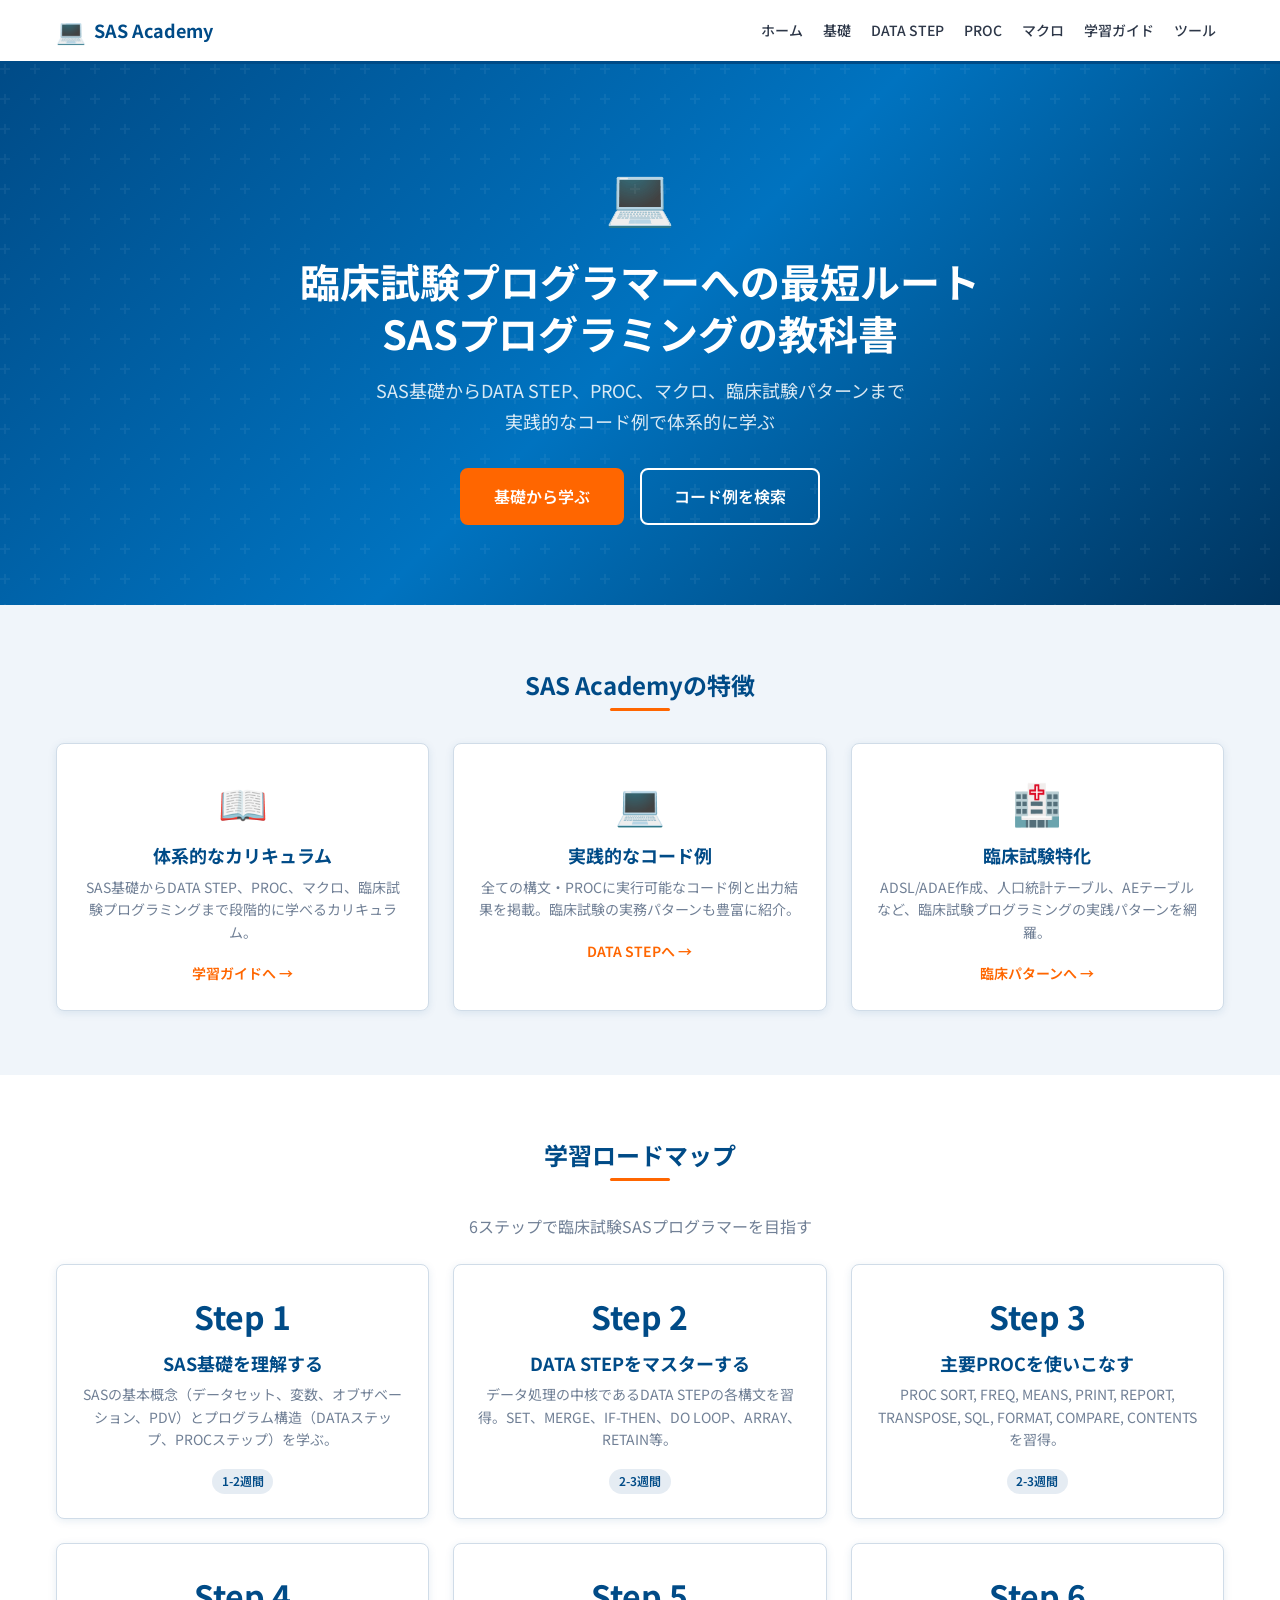
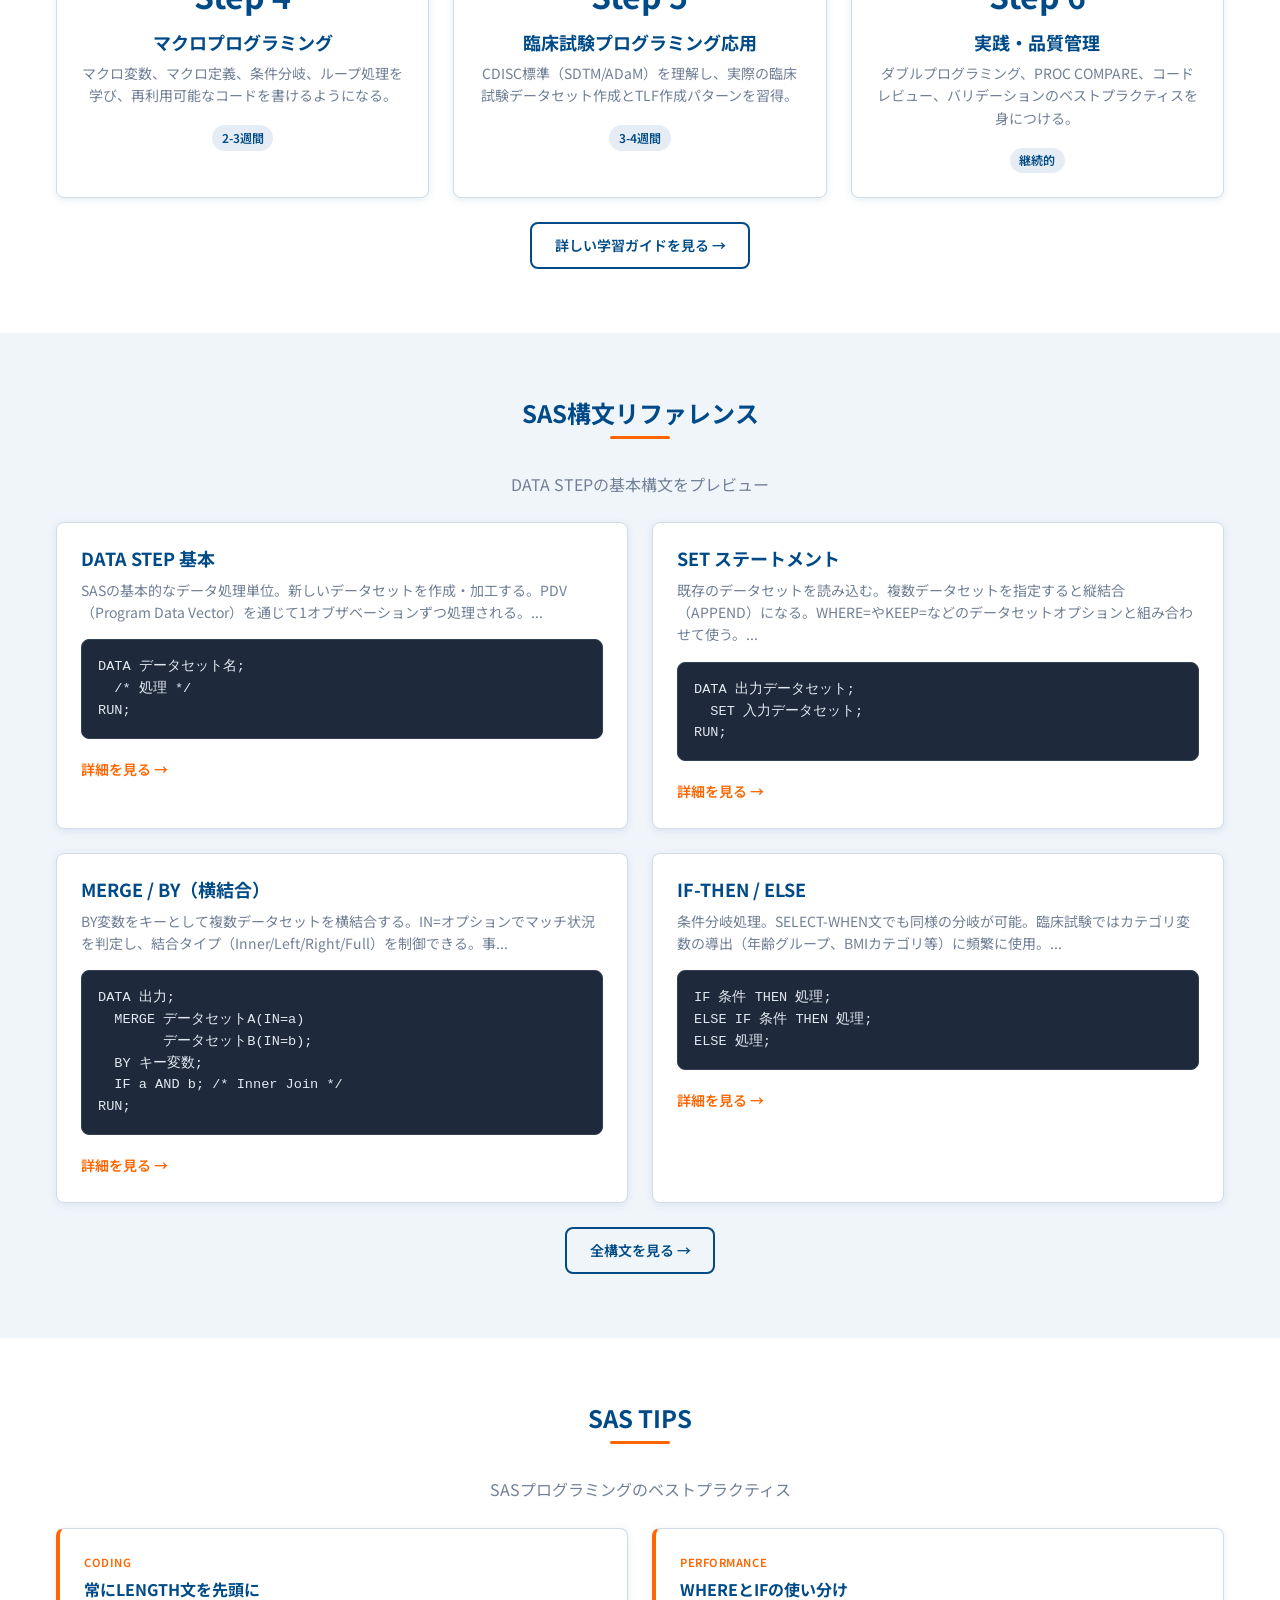
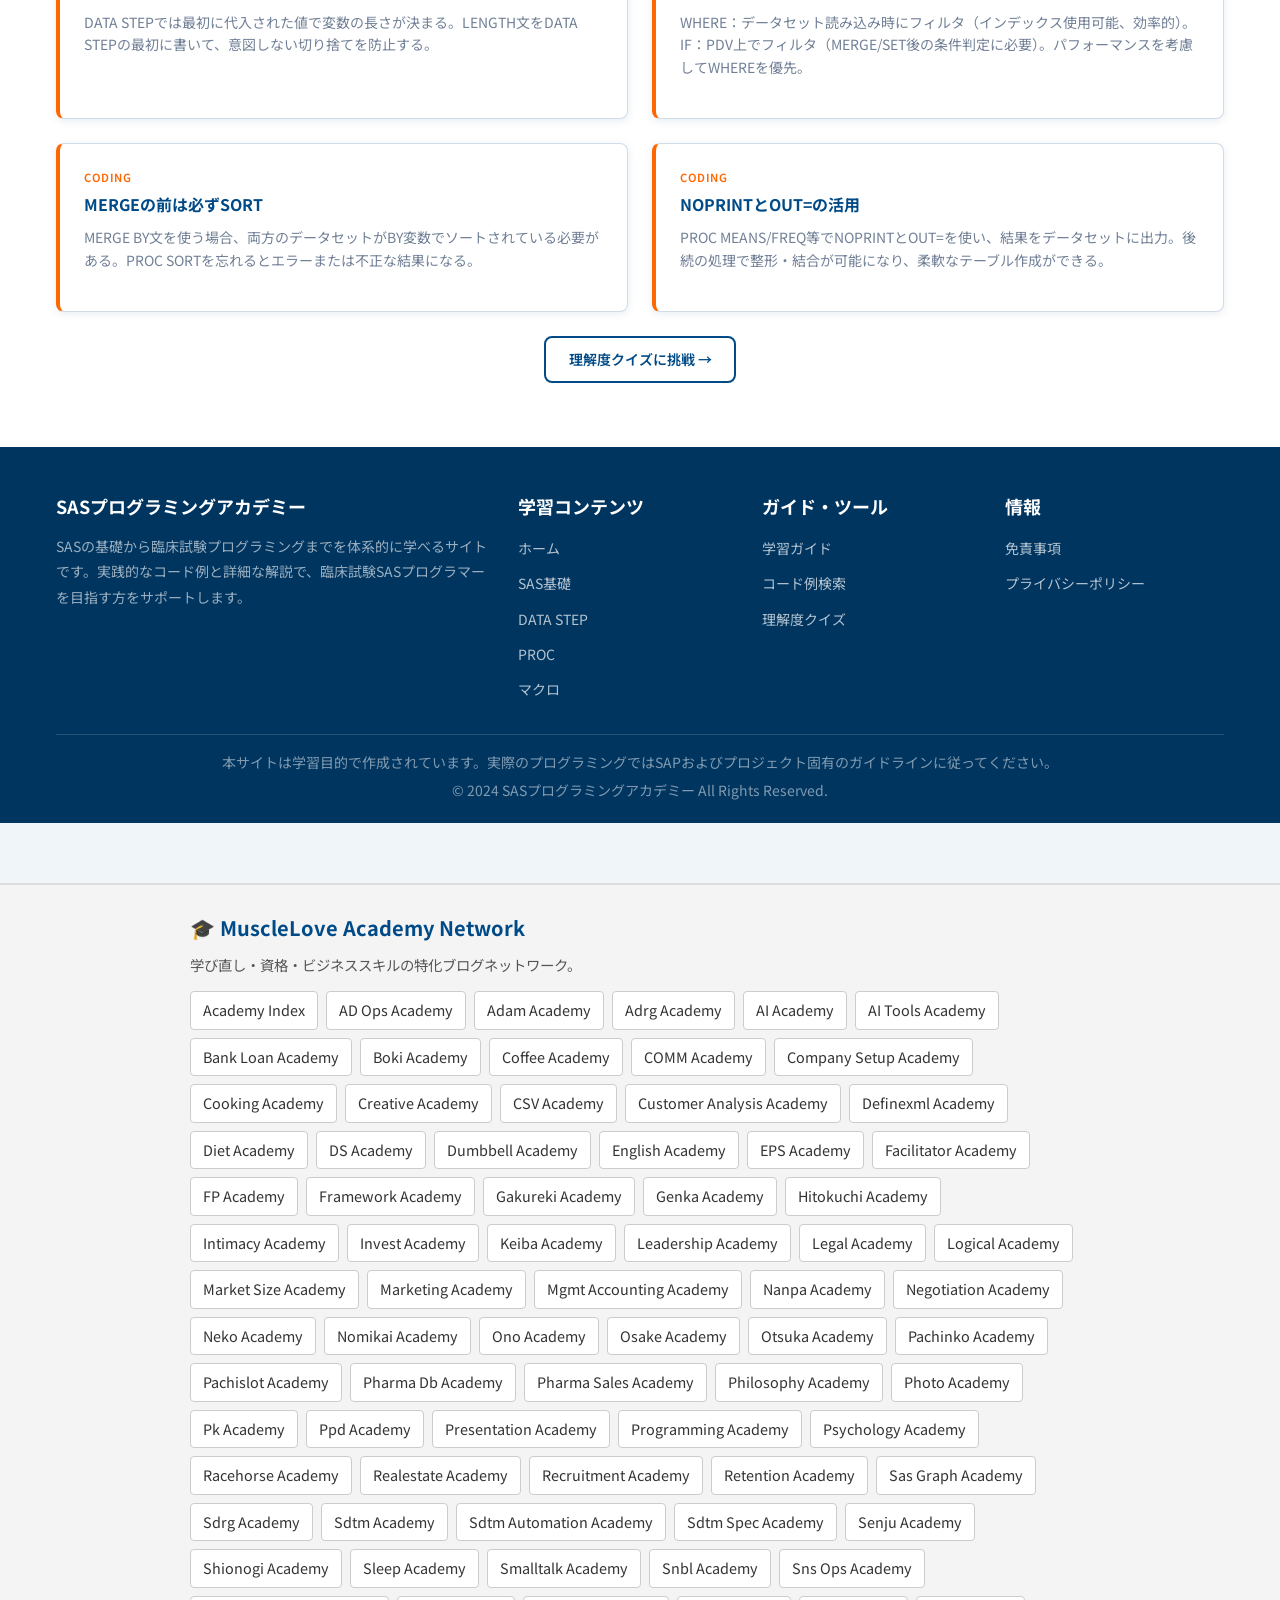
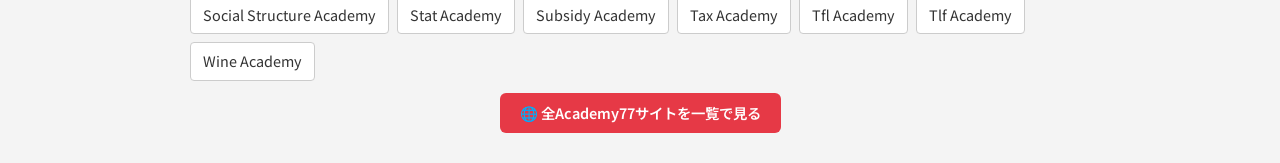
==== commit 3a5aa1aa: "Add network portal button to footer" ====
--- a/index.html
+++ b/index.html
@@ -305,6 +305,11 @@
         <a href="https://musclelove-777.github.io/wine-academy/" style="padding:6px 12px;background:#fff;border:1px solid #ccc;border-radius:4px;text-decoration:none;color:#333;">Wine Academy</a>
     </div>
   </div>
-</footer>
+
+    <!-- __PORTAL_BUTTON__ -->
+    <div style="margin-top:12px;text-align:center;">
+      <a href="https://musclelove-777.github.io/network/academy/" style="display:inline-block;padding:8px 20px;background:#e63946;color:#fff;border-radius:6px;font-weight:600;text-decoration:none;">🌐 全Academy77サイトを一覧で見る</a>
+    </div>
+  </footer>
 </body>
 </html>
